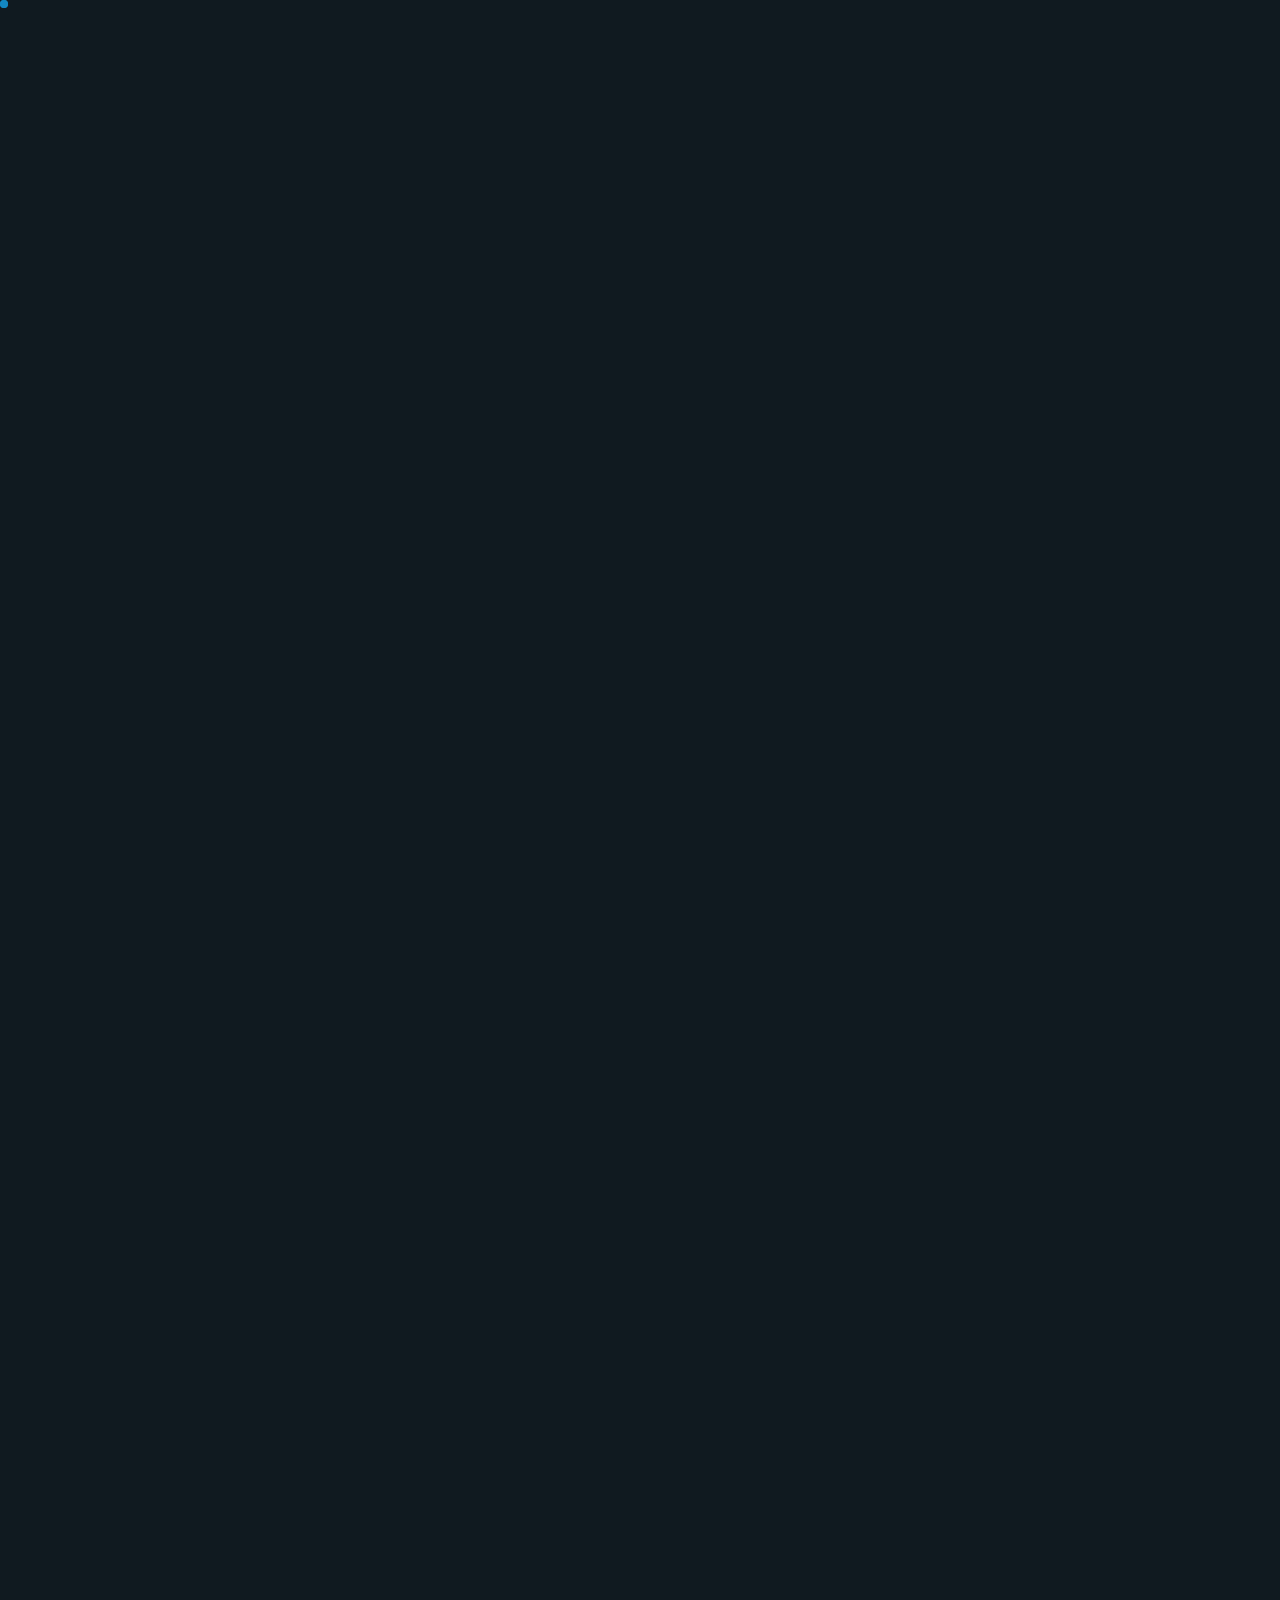
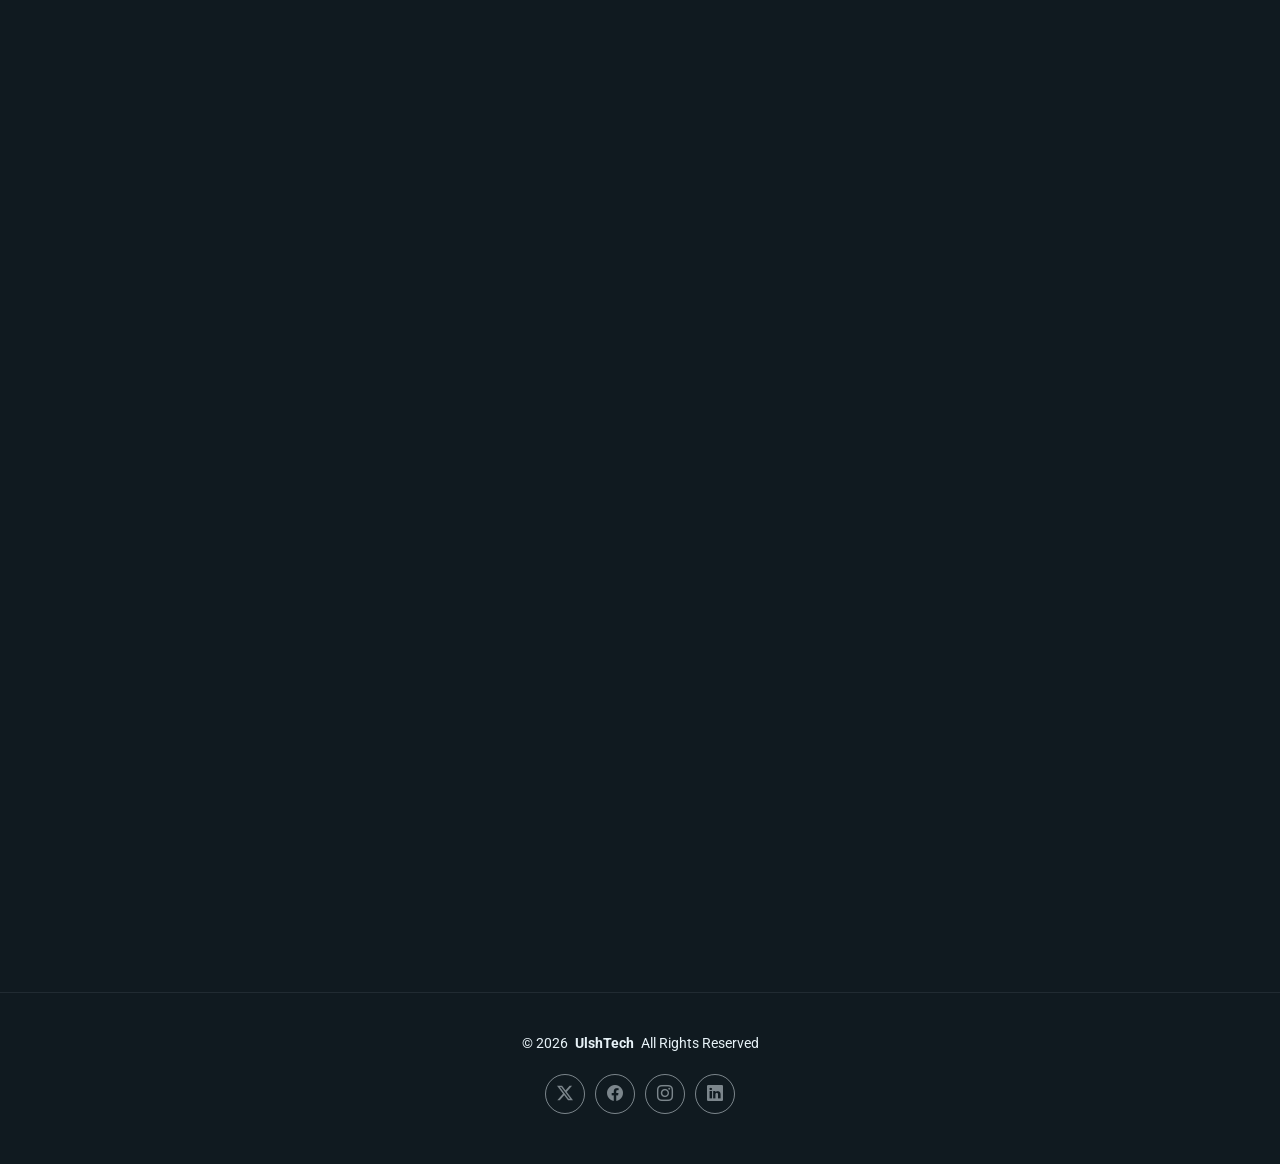
==== about.html @ bb7a041d "Bootstrap site initial commit" ====
<!DOCTYPE html>
<html lang="en">

<head>
  <meta charset="utf-8">
  <meta content="width=device-width, initial-scale=1.0" name="viewport">
  <title>About Page</title>
  <meta name="description" content="Bringing automation to your door steps.">
  <meta name="keywords" content="Technology, Automation, Tech, Electrical, Electronics, Engineering, Portfolio">

  <!-- Favicons -->
  <link href="assets/img/uuu_2-rem1.png" rel="icon">
  <link href="assets/img/uuu_2-rem1.png" rel="uuu_2-rem1">

  <!-- Fonts -->
  <link href="https://fonts.googleapis.com" rel="preconnect">
  <link href="https://fonts.gstatic.com" rel="preconnect" crossorigin>
  <link href="https://fonts.googleapis.com/css2?family=Roboto:ital,wght@0,100;0,300;0,400;0,500;0,700;0,900;1,100;1,300;1,400;1,500;1,700;1,900&family=Poppins:ital,wght@0,100;0,200;0,300;0,400;0,500;0,600;0,700;0,800;0,900;1,100;1,200;1,300;1,400;1,500;1,600;1,700;1,800;1,900&family=Raleway:ital,wght@0,100;0,200;0,300;0,400;0,500;0,600;0,700;0,800;0,900;1,100;1,200;1,300;1,400;1,500;1,600;1,700;1,800;1,900&display=swap" rel="stylesheet">

  <!-- Vendor CSS Files -->
  <link href="assets/vendor/bootstrap/css/bootstrap.min.css" rel="stylesheet">
  <link href="assets/vendor/bootstrap-icons/bootstrap-icons.css" rel="stylesheet">
  <link href="assets/vendor/aos/aos.css" rel="stylesheet">
  <link href="assets/vendor/swiper/swiper-bundle.min.css" rel="stylesheet">
  <link href="assets/vendor/glightbox/css/glightbox.min.css" rel="stylesheet">

  <!-- Main CSS File -->
  <link href="assets/css/main.css" rel="stylesheet">
</head>

<body class="about-page">

  <header id="header" class="header d-flex align-items-center light-background sticky-top">
    <div class="container position-relative d-flex align-items-center justify-content-between">

       <a href="index.html" class="logo d-flex align-items-center me-auto me-xl-0">
      <img src="assets/" alt="">
      <h1 class="sitename">UlshTech</h1>
    </a> 

      <nav id="navmenu" class="navmenu">
        <ul>
          <li><a href="index.html">Home</a></li>
          <li><a href="about.html" class="active">About</a></li>
          <li><a href="resume.html">Resume</a></li>
          <li><a href="services.html">Services</a></li>
          <li><a href="portfolio.html">Portfolio</a></li>
          <li><a href="contact.html">Contact</a></li>
        </ul>
        <i class="mobile-nav-toggle d-xl-none bi bi-list"></i>
      </nav>

      <div class="header-social-links">
        <a href="https://x.com/martinushahemba" class="twitter"><i class="bi bi-twitter-x"></i></a>
        <a href="https://web.facebook.com/?_rdc=1&_rdr#" class="facebook"><i class="bi bi-facebook"></i></a>
        <a href="https://www.instagram.com/martinushahemba/" class="instagram"><i class="bi bi-instagram"></i></a>
        <a href="#" class="linkedin"><i class="bi bi-linkedin"></i></a>
      </div>

    </div>
  </header>

  <main class="main">

    <!-- About Section -->
    <section id="about" class="about section">

      <!-- Section Title -->
      <div class="container section-title" data-aos="fade-up">
        <h2>About</h2>
        <p> <b>Me</b></p>
      </div><!-- End Section Title -->

      <div class="container" data-aos="fade-up" data-aos-delay="100">

        <!-- Intro + Photo -->
        <div class="row align-items-center justify-content-between gy-5 mb-5">
          <div class="col-lg-7" data-aos="fade-right" data-aos-delay="150">
            <div class="intro-content">
              <span class="eyebrow">Hello there</span>
              <h2 class="headline">Hi, I'm Martin Igbangohol, a calm-minded developer passionate about building smart digital and electronic solutions.</h2>
              <p class="lead">
                I enjoy creating meaningful technology that blends electronics, IoT systems, automation, and modern web development. My goal is to design systems that are not only functional but also simple, reliable, and useful in everyday life.
              </p>
              <p>
              I am a motivated and curious Electrical and Electronics Engineering graduate with a growing interest in software development. I enjoy solving technical problems and learning how both hardware and software work together to create smart, useful systems. I'm currently expanding my skills in programming and web development so I can combine my engineering background with technology to build real solutions that improve everyday life.
              </p>

              <div class="cta-group">
                <a href="portfolio" class="btn-ghost">
                  View My Work <i class="bi bi-arrow-up-right"></i>
                </a>
                <!--<a href="#" class="link-underline">
                  Download Resume <i class="bi bi-download"></i>
                </a>-->
              </div>
            </div>
          </div>

          <div class="col-lg-5" data-aos="zoom-in" data-aos-delay="250">
            <figure class="profile-figure text-center text-lg-end">
              <img src="assets/img/profile/myuser.1edit.png" alt="Portrait of Martin Igbangohol" class="img-fluid profile-photo">
            </figure>
          </div>
        </div>
        <!-- End Intro + Photo -->

        <!-- Skills Grid -->
        <div class="mb-5">
          <div class="row g-4">
            <div class="col-6 col-md-4 col-lg-3" data-aos="fade-up" data-aos-delay="180">
              <div class="skill-item">
                <i class="bi bi-code-slash"></i>
                <h3>Web Development</h3>
                <p>Building responsive websites and web applications.</p>
              </div>
            </div>
            <div class="col-6 col-md-4 col-lg-3" data-aos="fade-up" data-aos-delay="240">
              <div class="skill-item">
                <i class="bi bi-layout-text-window"></i>
                <h3>Technical writing.</h3>
                <p>Creating clear technical documentation and guides for technology products.</p>
              </div>
            </div>
            <div class="col-6 col-md-4 col-lg-3" data-aos="fade-up" data-aos-delay="300">
             <div class="skill-item">
                <i class="bi bi-palette2"></i>
                <h3>Electronics.</h3>
                <p>Designing and building embedded electronic systems.</p>
              </div>
            </div>

            <div class="col-6 col-md-4 col-lg-3" data-aos="fade-up" data-aos-delay="300">
             <div class="skill-item">
                <i class="bi bi-palette"></i>
                <h3>Repairs.</h3>
                <p>Troubleshooting and repairing electronic devices.</p>
              </div>
            </div>
          </div>
        </div>
        <!-- End Skills Grid ---- bi bi-layout-text-window     bi bi-phone -->

        <!-- Journey Timeline -->
        <div class="mb-5">
          <div class="row g-4">
            <div class="col-md-6 col-lg-3" data-aos="fade-up" data-aos-delay="120">
              <article class="timeline-item">
                <span class="dot"></span>
                <time>2018 - 2020</time>
                <h4>Electronics Design and Repairs</h4>
                <p>Oga Sunday Electronics, Adikpo.</p>
              </article>
            </div>
            <div class="col-md-6 col-lg-3" data-aos="fade-up" data-aos-delay="180">
              <article class="timeline-item">
                <span class="dot"></span>
                <time>2021 - 2022</time>
                <h4>Electrical and Electronics Engineering</h4>
                <p>Fidei Polytechnic, Gboko, Benue State.</p>
              </article>
            </div>
            <div class="col-md-6 col-lg-3" data-aos="fade-up" data-aos-delay="240">
              <article class="timeline-item">
                <span class="dot"></span>
                <time>2023 - 2024</time>
                <h4>Electronics and Telecommunication Engineering</h4>
                <p>Fidei Polytechnic, Gboko, Benue State.</p>
              </article>
            </div>
            <div class="col-md-6 col-lg-3" data-aos="fade-up" data-aos-delay="300">
              <article class="timeline-item">
                <span class="dot"></span>
                <time>2025 - Current</time>
                <h4>Coding and Freelancing</h4>
                <p>VS45 Tech, Gboko, Benue State.</p>
              </article>
            </div>
          </div>
        </div>
        <!-- End Journey Timeline -->

        <!-- Quote -->
        <blockquote class="personal-quote text-center mb-5" data-aos="fade-down" data-aos-delay="200">
          <p>"Building clean and meaningful technology through thoughtful code, smart electronics, and connected systems"</p>
        </blockquote>
        <!-- End Quote -->

        <!-- Fun Facts -->
       <!----<div class="row g-3 justify-content-center">
          <div class="col-6 col-md-3 col-lg-2" data-aos="zoom-in" data-aos-delay="120">
            <div class="fact-pill">
              <i class="bi bi-magic"></i>
              <span>Minimalism</span>
            </div>
          </div>
          <div class="col-6 col-md-3 col-lg-2" data-aos="zoom-in" data-aos-delay="160">
            <div class="fact-pill">
              <i class="bi bi-headphones"></i>
              <span>Lo-fi Beats</span>
            </div>
          </div>
          <div class="col-6 col-md-3 col-lg-2" data-aos="zoom-in" data-aos-delay="200">
            <div class="fact-pill">
              <i class="bi bi-geo-alt"></i>
              <span>City Walks</span>
            </div>
          </div>
          <div class="col-6 col-md-3 col-lg-2" data-aos="zoom-in" data-aos-delay="240">
            <div class="fact-pill">
              <i class="bi bi-brush"></i>
              <span>Sketching</span>
            </div>
          </div>
        </div>=--->
        <!-- End Fun Facts -->

      </div>

    </section><!-- /About Section -->

    <!-- Skills Section -->
    <section id="skills" class="skills section">

      <!-- Section Title -->
      <div class="container section-title" data-aos="fade-up">
        <h2>Skills</h2>
        <p>Below are some of the skills I work with:</p>
      </div><!-- End Section Title -->

      <div class="container" data-aos="fade-up" data-aos-delay="100">

        <div class="row g-4 skills-animation">
          <div class="col-md-6 col-lg-3" data-aos="fade-up" data-aos-delay="200">
            <div class="skill-box">
              <h3>Web Development</h3>
              <p>Building functional web applications and systems.</p>
              <span class="text-end d-block">90%</span>
              <div class="progress">
                <div class="progress-bar" role="progressbar" aria-valuenow="95" aria-valuemin="0" aria-valuemax="100"></div>
              </div>
            </div>
          </div>

          <div class="col-md-6 col-lg-3" data-aos="fade-up" data-aos-delay="200">
            <div class="skill-box">
              <h3>IoT Systems Development</h3>
              <p>Building connected systems using sensors, microcontrollers, and web platforms.</p>
              <span class="text-end d-block">90%</span>
              <div class="progress">
                <div class="progress-bar" role="progressbar" aria-valuenow="95" aria-valuemin="0" aria-valuemax="100"></div>
              </div>
            </div>
          </div>

          <div class="col-md-6 col-lg-3" data-aos="fade-up" data-aos-delay="400">
            <div class="skill-box">
              <h3>Technical Writing</h3>
              <p>Creating clear technical documentation for technology products.</p>
              <span class="text-end d-block">90%</span>
              <div class="progress">
                <div class="progress-bar" role="progressbar" aria-valuenow="55" aria-valuemin="0" aria-valuemax="100">
                </div>
              </div>
            </div>
          </div>

           <div class="col-md-6 col-lg-3" data-aos="fade-up" data-aos-delay="400">
            <div class="skill-box">
              <h3>Electronics</h3>
              <p>Designing and developing embedded systems.</p>
              <span class="text-end d-block">90%</span>
              <div class="progress">
                <div class="progress-bar" role="progressbar" aria-valuenow="55" aria-valuemin="0" aria-valuemax="100">
                </div>
              </div>
            </div>
          </div>

           <div class="col-md-6 col-lg-3" data-aos="fade-up" data-aos-delay="400">
            <div class="skill-box">
              <h3>Repairs</h3>
              <p>Troubleshooting and repairing electronic devices.</p>
              <span class="text-end d-block">90%</span>
              <div class="progress">
                <div class="progress-bar" role="progressbar" aria-valuenow="55" aria-valuemin="0" aria-valuemax="100">
                </div>
              </div>
            </div>
          </div>

        </div>

      </div>

    </section><!-- /Skills Section -->

    <!-- Stats Section -->
     <!---
     <section id="stats" class="stats section dark-background">

      <div class="container" data-aos="fade-up" data-aos-delay="100">

        <div class="row align-items-center">
          <div class="col-lg-4" data-aos="fade-up" data-aos-delay="200">
            <div class="avatars d-flex align-items-center">
              <img src="assets/img/person/person-m-2.webp" alt="Avatar 1" class="rounded-circle" loading="lazy">
              <img src="assets/img/person/person-m-3.webp" alt="Avatar 2" class="rounded-circle" loading="lazy">
              <img src="assets/img/person/person-f-5.webp" alt="Avatar 3" class="rounded-circle" loading="lazy">
              <img src="assets/img/person/person-m-5.webp" alt="Avatar 4" class="rounded-circle" loading="lazy">
            </div>
          </div>

          <div class="col-lg-8">
            <div class="row counters">
              <div class="col-md-4" data-aos="fade-up" data-aos-delay="300">
                <h2><span data-purecounter-start="0" data-purecounter-end="185" data-purecounter-duration="1" class="purecounter"></span>+</h2>
                <p>Nemo enim ipsam</p>
              </div>

              <div class="col-md-4" data-aos="fade-up" data-aos-delay="400">
                <h2><span data-purecounter-start="0" data-purecounter-end="32" data-purecounter-duration="1" class="purecounter"></span>K</h2>
                <p>Voluptatem sequi</p>
              </div>

              <div class="col-md-4" data-aos="fade-up" data-aos-delay="500">
                <h2><span data-purecounter-start="0" data-purecounter-end="128" data-purecounter-duration="1" class="purecounter"></span>+</h2>
                <p>Dolor sit consectetur</p>
              </div>
            </div>
          </div>
        </div>
      </div>

    </section>
     --->
    <!-- /Stats Section -->

    <!-- Testimonials Section -->
    <section id="testimonials" class="testimonials section">

      <!-- Section Title -->
      <!--===<div class="container section-title" data-aos="fade-up">
        <h2>Testimonials</h2>
        <p>Necessitatibus eius consequatur ex aliquid fuga eum quidem sint consectetur velit</p>
      </div>===!-- End Section Title -->

      <!---===
      <div class="container" data-aos="fade-up" data-aos-delay="100">

        <div class="swiper init-swiper">
          <script type="application/json" class="swiper-config">
            {
              "loop": true,
              "speed": 600,
              "autoplay": {
                "delay": 5000
              },
              "slidesPerView": "auto",
              "pagination": {
                "el": ".swiper-pagination",
                "type": "bullets",
                "clickable": true
              }
            }
          </script>
          <div class="swiper-wrapper">

            <div class="swiper-slide">
              <div class="testimonial-item">
                <div class="row gy-4 justify-content-center">
                  <div class="col-lg-6">
                    <div class="testimonial-content">
                      <p>
                        <i class="bi bi-quote quote-icon-left"></i>
                        <span>Proin iaculis purus consequat sem cure digni ssim donec porttitora entum suscipit rhoncus. Accusantium quam, ultricies eget id, aliquam eget nibh et. Maecen aliquam, risus at semper.</span>
                        <i class="bi bi-quote quote-icon-right"></i>
                      </p>
                      <h3>Saul Goodman</h3>
                      <h4>Ceo &amp; Founder</h4>
                      <div class="stars">
                        <i class="bi bi-star-fill"></i><i class="bi bi-star-fill"></i><i class="bi bi-star-fill"></i><i class="bi bi-star-fill"></i><i class="bi bi-star-fill"></i>
                      </div>
                    </div>
                  </div>
                  <div class="col-lg-2 text-center">
                    <img src="assets/img/person/person-m-9.webp" class="img-fluid testimonial-img" alt="">
                  </div>
                </div>
              </div>
            </div> ===!-- End testimonial item -->
            <!---======
            <div class="swiper-slide">
              <div class="testimonial-item">
                <div class="row gy-4 justify-content-center">
                  <div class="col-lg-6">
                    <div class="testimonial-content">
                      <p>
                        <i class="bi bi-quote quote-icon-left"></i>
                        <span>Export tempor illum tamen malis malis eram quae irure esse labore quem cillum quid cillum eram malis quorum velit fore eram velit sunt aliqua noster fugiat irure amet legam anim culpa.</span>
                        <i class="bi bi-quote quote-icon-right"></i>
                      </p>
                      <h3>Sara Wilsson</h3>
                      <h4>Designer</h4>
                      <div class="stars">
                        <i class="bi bi-star-fill"></i><i class="bi bi-star-fill"></i><i class="bi bi-star-fill"></i><i class="bi bi-star-fill"></i><i class="bi bi-star-fill"></i>
                      </div>
                    </div>
                  </div>
                  <div class="col-lg-2 text-center">
                    <img src="assets/img/person/person-f-5.webp" class="img-fluid testimonial-img" alt="">
                  </div>
                </div>
              </div>
            </div>====!-- End testimonial item -->
            <!---===
            <div class="swiper-slide">
              <div class="testimonial-item">
                <div class="row gy-4 justify-content-center">
                  <div class="col-lg-6">
                    <div class="testimonial-content">
                      <p>
                        <i class="bi bi-quote quote-icon-left"></i>
                        <span>Enim nisi quem export duis labore cillum quae magna enim sint quorum nulla quem veniam duis minim tempor labore quem eram duis noster aute amet eram fore quis sint minim.</span>
                        <i class="bi bi-quote quote-icon-right"></i>
                      </p>
                      <h3>Jena Karlis</h3>
                      <h4>Store Owner</h4>
                      <div class="stars">
                        <i class="bi bi-star-fill"></i><i class="bi bi-star-fill"></i><i class="bi bi-star-fill"></i><i class="bi bi-star-fill"></i><i class="bi bi-star-fill"></i>
                      </div>
                    </div>
                  </div>
                  <div class="col-lg-2 text-center">
                    <img src="assets/img/person/person-f-12.webp" class="img-fluid testimonial-img" alt="">
                  </div>
                </div>
              </div>
            </div>===!-- End testimonial item -->
                <!---===
            <div class="swiper-slide">
              <div class="testimonial-item">
                <div class="row gy-4 justify-content-center">
                  <div class="col-lg-6">
                    <div class="testimonial-content">
                      <p>
                        <i class="bi bi-quote quote-icon-left"></i>
                        <span>Fugiat enim eram quae cillum dolore dolor amet nulla culpa multos export minim fugiat minim velit minim dolor enim duis veniam ipsum anim magna sunt elit fore quem dolore labore illum veniam.</span>
                        <i class="bi bi-quote quote-icon-right"></i>
                      </p>
                      <h3>John Larson</h3>
                      <h4>Entrepreneur</h4>
                      <div class="stars">
                        <i class="bi bi-star-fill"></i><i class="bi bi-star-fill"></i><i class="bi bi-star-fill"></i><i class="bi bi-star-fill"></i><i class="bi bi-star-fill"></i>
                      </div>
                    </div>
                  </div>
                  <div class="col-lg-2 text-center">
                    <img src="assets/img/person/person-m-12.webp" class="img-fluid testimonial-img" alt="">
                  </div>
                </div>
              </div>
            </div>===!-- End testimonial item -->
            <!--====
          </div>
          <div class="swiper-pagination"></div>
        </div>

      </div>

    </section>===!-- /Testimonials Section --> 

  </main>

  <footer id="footer" class="footer">

  <div class="container">
  <div class="copyright text-center">
    <p>
      © <span id="year"></span> <strong class="px-1 sitename">UlshTech</strong> 
      <span>All Rights Reserved<br></span>
    </p>
  </div>
</div>

<script>
  // Get the current year and insert it into the span
  document.getElementById("year").textContent = new Date().getFullYear();
</script>

      <div class="social-links d-flex justify-content-center">
        <a href="https://x.com/martinushahemba"><i class="bi bi-twitter-x"></i></a>
        <a href="https://web.facebook.com/?_rdc=1&_rdr#"><i class="bi bi-facebook"></i></a>
        <a href="https://www.instagram.com/martinushahemba/"><i class="bi bi-instagram"></i></a>
        <a href=""><i class="bi bi-linkedin"></i></a>
      </div>
      <div class="credits">
        <!-- All the links in the footer should remain intact. -->
        <!-- You can delete the links only if you've purchased the pro version. -->
        <!-- Licensing information: https://bootstrapmade.com/license/ -->
        <!-- Purchase the pro version with working PHP/AJAX contact form: [buy-url] -->
       <!---= Designed by <a href="">Ushahemba Martin</a>=--->
      </div>
    </div>

  </footer>

  <!-- Scroll Top -->
  <a href="#" id="scroll-top" class="scroll-top d-flex align-items-center justify-content-center"><i class="bi bi-arrow-up-short"></i></a>

  <!-- Preloader -->
  <div id="preloader"></div>

  <!-- Vendor JS Files -->
  <script src="assets/vendor/bootstrap/js/bootstrap.bundle.min.js"></script>
  <script src="assets/vendor/php-email-form/validate.js"></script>
  <script src="assets/vendor/aos/aos.js"></script>
  <script src="assets/vendor/typed.js/typed.umd.js"></script>
  <script src="assets/vendor/waypoints/noframework.waypoints.js"></script>
  <script src="assets/vendor/purecounter/purecounter_vanilla.js"></script>
  <script src="assets/vendor/swiper/swiper-bundle.min.js"></script>
  <script src="assets/vendor/imagesloaded/imagesloaded.pkgd.min.js"></script>
  <script src="assets/vendor/isotope-layout/isotope.pkgd.min.js"></script>
  <script src="assets/vendor/glightbox/js/glightbox.min.js"></script>

  <!-- Main JS File -->
  <script src="assets/js/main.js"></script>

</body>

</html>
---- assets/css/main.css ----
/**
* Template Name: UmarTech
* Template URL: https://bootstrapmade.com/folioone-bootstrap-portfolio-website-template/
* Updated: Aug 23 2025 with Bootstrap v5.3.7
* Author: BootstrapMade.com
* License: https://bootstrapmade.com/license/
*/

/*--------------------------------------------------------------
# Font & Color Variables
# Help: https://bootstrapmade.com/color-system/
--------------------------------------------------------------*/
/* Fonts */
:root {
  --default-font: "Roboto",  system-ui, -apple-system, "Segoe UI", Roboto, "Helvetica Neue", Arial, "Noto Sans", "Liberation Sans", sans-serif, "Apple Color Emoji", "Segoe UI Emoji", "Segoe UI Symbol", "Noto Color Emoji";
  --heading-font: "Raleway",  sans-serif;
  --nav-font: "Poppins",  sans-serif;
}

/* Global Colors - The following color variables are used throughout the website. Updating them here will change the color scheme of the entire website */
:root { 
  --background-color: #101a20; /* Background color for the entire website, including individual sections */
  --default-color: #e7f2f7; /* Default color used for the majority of the text content across the entire website */
  --heading-color: #ffffff; /* Color for headings, subheadings and title throughout the website */
  --accent-color: #1387c1; /* Accent color that represents your brand on the website. It's used for buttons, links, and other elements that need to stand out */
  --surface-color: #141f26; /* The surface color is used as a background of boxed elements within sections, such as cards, icon boxes, or other elements that require a visual separation from the global background. */
  --contrast-color: #ffffff; /* Contrast color for text, ensuring readability against backgrounds of accent, heading, or default colors. */
}

/* Nav Menu Colors - The following color variables are used specifically for the navigation menu. They are separate from the global colors to allow for more customization options */
:root {
  --nav-color: #ffffff;  /* The default color of the main navmenu links */
  --nav-hover-color: #1387c1; /* Applied to main navmenu links when they are hovered over or active */
  --nav-mobile-background-color: rgba(33, 54, 66, 0.5); /* Used as the background color for mobile navigation menu */
  --nav-dropdown-background-color: #051117; /* Used as the background color for dropdown items that appear when hovering over primary navigation items */
  --nav-dropdown-color: #e7f2f7; /* Used for navigation links of the dropdown items in the navigation menu. */
  --nav-dropdown-hover-color: #1387c1; /* Similar to --nav-hover-color, this color is applied to dropdown navigation links when they are hovered over. */
}

/* Color Presets - These classes override global colors when applied to any section or element, providing reuse of the sam color scheme. */

.light-background {
  --background-color: #142027;
  --surface-color: #325264;
}

.dark-background {
  --background-color: #0b1419;
  --default-color: #ffffff;
  --heading-color: #ffffff;
  --surface-color: #252525;
  --contrast-color: #ffffff;
}

/* Smooth scroll */
:root {
  scroll-behavior: smooth;
}

/*--------------------------------------------------------------
# General Styling & Shared Classes
--------------------------------------------------------------*/
body {
  color: var(--default-color);
  background-color: var(--background-color);
  font-family: var(--default-font);
}

a {
  color: var(--accent-color);
  text-decoration: none;
  transition: 0.3s;
}

a:hover {
  color: color-mix(in srgb, var(--accent-color), transparent 25%);
  text-decoration: none;
}

h1,
h2,
h3,
h4,
h5,
h6 {
  color: var(--heading-color);
  font-family: var(--heading-font);
}

/* PHP Email Form Messages
------------------------------*/
.php-email-form .error-message {
  display: none;
  background: #df1529;
  color: #ffffff;
  text-align: left;
  padding: 15px;
  margin-bottom: 24px;
  font-weight: 600;
}

.php-email-form .sent-message {
  display: none;
  color: #ffffff;
  background: #059652;
  text-align: center;
  padding: 15px;
  margin-bottom: 24px;
  font-weight: 600;
}

.php-email-form .loading {
  display: none;
  background: var(--surface-color);
  text-align: center;
  padding: 15px;
  margin-bottom: 24px;
}

.php-email-form .loading:before {
  content: "";
  display: inline-block;
  border-radius: 50%;
  width: 24px;
  height: 24px;
  margin: 0 10px -6px 0;
  border: 3px solid var(--accent-color);
  border-top-color: var(--surface-color);
  animation: php-email-form-loading 1s linear infinite;
}

@keyframes php-email-form-loading {
  0% {
    transform: rotate(0deg);
  }

  100% {
    transform: rotate(360deg);
  }
}

/*--------------------------------------------------------------
# Global Header
--------------------------------------------------------------*/
.header {
  --background-color: rgba(255, 255, 255, 0);
  color: var(--default-color);
  background-color: var(--background-color);
  padding: 15px 0;
  transition: all 0.5s;
  z-index: 997;
  border-bottom: 1px solid color-mix(in srgb, var(--default-color), transparent 92%);
}

.header .logo {
  line-height: 1;
}

.header .logo img {
  max-height: 80px;
  margin-right: 8px;
}

.header .logo h1 {
  font-size: 32px;
  margin: 0;
  font-weight: 400;
  color: var(--heading-color);
}

.header .header-social-links {
  padding-right: 15px;
}

.header .header-social-links a {
  color: color-mix(in srgb, var(--default-color), transparent 40%);
  padding-left: 6px;
  display: inline-block;
  transition: 0.3s;
  font-size: 16px;
}

.header .header-social-links a:hover {
  color: var(--default-color);
}

.header .header-social-links a i {
  line-height: 0px;
}

@media (max-width: 1200px) {
  .header .logo {
    order: 1;
  }

  .header .header-social-links {
    order: 2;
  }

  .header .navmenu {
    order: 3;
  }
}

/* Global Header on Scroll
------------------------------*/
.scrolled .header {
  --background-color: rgba(16, 26, 32, 0.9);
}

/*--------------------------------------------------------------
# Navigation Menu
--------------------------------------------------------------*/
/* Desktop Navigation */
@media (min-width: 1200px) {
  .navmenu {
    padding: 0;
  }

  .navmenu ul {
    margin: 0;
    padding: 0;
    display: flex;
    list-style: none;
    align-items: center;
  }

  .navmenu li {
    position: relative;
  }

  .navmenu>ul>li {
    white-space: nowrap;
    padding: 15px 28px 15px 0;
  }

  .navmenu>ul>li:last-child {
    padding-right: 0;
  }

  .navmenu a,
  .navmenu a:focus {
    color: var(--nav-color);
    font-size: 15px;
    padding: 0 2px;
    font-family: var(--nav-font);
    font-weight: 400;
    display: flex;
    align-items: center;
    justify-content: space-between;
    white-space: nowrap;
    transition: 0.3s;
    position: relative;
  }

  .navmenu a i,
  .navmenu a:focus i {
    font-size: 12px;
    line-height: 0;
    margin-left: 5px;
    transition: 0.3s;
  }

  .navmenu>ul>li>a:before {
    content: "";
    position: absolute;
    height: 2px;
    bottom: -6px;
    left: 0;
    background-color: var(--nav-hover-color);
    visibility: hidden;
    width: 0px;
    transition: all 0.3s ease-in-out 0s;
  }

  .navmenu a:hover:before,
  .navmenu li:hover>a:before,
  .navmenu .active:before {
    visibility: visible;
    width: 25px;
  }

  .navmenu li:hover>a,
  .navmenu .active,
  .navmenu .active:focus {
    color: var(--nav-hover-color);
  }

  .navmenu .dropdown ul {
    margin: 0;
    padding: 10px 0;
    background: var(--nav-dropdown-background-color);
    display: block;
    position: absolute;
    visibility: hidden;
    left: -5px;
    top: 130%;
    opacity: 0;
    transition: 0.3s;
    border-radius: 4px;
    z-index: 99;
    box-shadow: 0px 0px 30px rgba(0, 0, 0, 0.1);
  }

  .navmenu .dropdown ul li {
    min-width: 200px;
  }

  .navmenu .dropdown ul a {
    padding: 10px 20px;
    font-size: 15px;
    text-transform: none;
    color: var(--nav-dropdown-color);
  }

  .navmenu .dropdown ul a i {
    font-size: 12px;
  }

  .navmenu .dropdown ul a:hover,
  .navmenu .dropdown ul .active:hover,
  .navmenu .dropdown ul li:hover>a {
    color: var(--nav-dropdown-hover-color);
  }

  .navmenu .dropdown:hover>ul {
    opacity: 1;
    top: 100%;
    visibility: visible;
  }

  .navmenu .dropdown .dropdown ul {
    top: 0;
    left: -90%;
    visibility: hidden;
  }

  .navmenu .dropdown .dropdown:hover>ul {
    opacity: 1;
    top: 0;
    left: -100%;
    visibility: visible;
  }
}

/* Mobile Navigation */
@media (max-width: 1199px) {
  .mobile-nav-toggle {
    color: var(--nav-color);
    font-size: 28px;
    line-height: 0;
    margin-right: 10px;
    cursor: pointer;
    transition: color 0.3s;
  }

  .navmenu {
    padding: 0;
    z-index: 9997;
  }

  .navmenu ul {
    display: none;
    list-style: none;
    position: absolute;
    inset: 60px 20px 20px 20px;
    padding: 10px 0;
    margin: 0;
    border-radius: 6px;
    background-color: var(--nav-mobile-background-color);
    border: 1px solid color-mix(in srgb, var(--default-color), transparent 90%);
    box-shadow: none;
    overflow-y: auto;
    transition: 0.3s;
    z-index: 9998;
  }

  .navmenu a,
  .navmenu a:focus {
    color: var(--nav-dropdown-color);
    padding: 10px 20px;
    font-family: var(--nav-font);
    font-size: 17px;
    font-weight: 500;
    display: flex;
    align-items: center;
    justify-content: space-between;
    white-space: nowrap;
    transition: 0.3s;
  }

  .navmenu a i,
  .navmenu a:focus i {
    font-size: 12px;
    line-height: 0;
    margin-left: 5px;
    width: 30px;
    height: 30px;
    display: flex;
    align-items: center;
    justify-content: center;
    border-radius: 50%;
    transition: 0.3s;
    background-color: color-mix(in srgb, var(--accent-color), transparent 90%);
  }

  .navmenu a i:hover,
  .navmenu a:focus i:hover {
    background-color: var(--accent-color);
    color: var(--contrast-color);
  }

  .navmenu a:hover,
  .navmenu .active,
  .navmenu .active:focus {
    color: var(--nav-dropdown-hover-color);
  }

  .navmenu .active i,
  .navmenu .active:focus i {
    background-color: var(--accent-color);
    color: var(--contrast-color);
    transform: rotate(180deg);
  }

  .navmenu .dropdown ul {
    position: static;
    display: none;
    z-index: 99;
    padding: 10px 0;
    margin: 10px 20px;
    background-color: var(--nav-dropdown-background-color);
    transition: all 0.5s ease-in-out;
  }

  .navmenu .dropdown ul ul {
    background-color: rgba(33, 37, 41, 0.1);
  }

  .navmenu .dropdown>.dropdown-active {
    display: block;
    background-color: rgba(33, 37, 41, 0.03);
  }

  .mobile-nav-active {
    overflow: hidden;
  }

  .mobile-nav-active .mobile-nav-toggle {
    color: #fff;
    position: absolute;
    font-size: 32px;
    top: 15px;
    right: 15px;
    margin-right: 0;
    z-index: 9999;
  }

  .mobile-nav-active .navmenu {
    position: fixed;
    overflow: hidden;
    inset: 0;
    background: rgba(33, 37, 41, 0.8);
    transition: 0.3s;
  }

  .mobile-nav-active .navmenu>ul {
    display: block;
  }
}

/*--------------------------------------------------------------
# Global Footer
--------------------------------------------------------------*/
.footer {
  color: var(--default-color);
  background-color: var(--background-color);
  font-size: 14px;
  padding: 40px 0;
  position: relative;
  border-top: 1px solid color-mix(in srgb, var(--default-color), transparent 92%);
}

.footer .copyright p {
  margin-bottom: 0;
}

.footer .social-links {
  margin-top: 20px;
}

.footer .social-links a {
  display: flex;
  align-items: center;
  justify-content: center;
  width: 40px;
  height: 40px;
  border-radius: 50%;
  border: 1px solid color-mix(in srgb, var(--default-color), transparent 50%);
  font-size: 16px;
  color: color-mix(in srgb, var(--default-color), transparent 50%);
  margin: 0 5px;
  transition: 0.3s;
}

.footer .social-links a:hover {
  color: var(--accent-color);
  border-color: var(--accent-color);
}

.footer .credits {
  margin-top: 10px;
  font-size: 13px;
  text-align: center;
}

/*--------------------------------------------------------------
# Preloader
--------------------------------------------------------------*/
#preloader {
  position: fixed;
  inset: 0;
  z-index: 9999;
  overflow: hidden;
  background-color: var(--background-color);
  transition: all 0.6s ease-out;
  width: 100%;
  height: 100vh;
}

#preloader:before,
#preloader:after {
  content: "";
  position: absolute;
  border: 4px solid var(--accent-color);
  border-radius: 50%;
  animation: animate-preloader 2s cubic-bezier(0, 0.2, 0.8, 1) infinite;
}

#preloader:after {
  animation-delay: -0.5s;
}

@keyframes animate-preloader {
  0% {
    width: 10px;
    height: 10px;
    top: calc(50% - 5px);
    left: calc(50% - 5px);
    opacity: 1;
  }

  100% {
    width: 72px;
    height: 72px;
    top: calc(50% - 36px);
    left: calc(50% - 36px);
    opacity: 0;
  }
}

/*--------------------------------------------------------------
# Scroll Top Button
--------------------------------------------------------------*/
.scroll-top {
  position: fixed;
  visibility: hidden;
  opacity: 0;
  right: 15px;
  bottom: -15px;
  z-index: 99999;
  background-color: var(--accent-color);
  width: 44px;
  height: 44px;
  border-radius: 50px;
  transition: all 0.4s;
}

.scroll-top i {
  font-size: 24px;
  color: var(--contrast-color);
  line-height: 0;
}

.scroll-top:hover {
  background-color: color-mix(in srgb, var(--accent-color), transparent 20%);
  color: var(--contrast-color);
}

.scroll-top.active {
  visibility: visible;
  opacity: 1;
  bottom: 15px;
}

/*--------------------------------------------------------------
# Disable aos animation delay on mobile devices
--------------------------------------------------------------*/
@media screen and (max-width: 768px) {
  [data-aos-delay] {
    transition-delay: 0 !important;
  }
}

/*--------------------------------------------------------------
# Global Page Titles & Breadcrumbs
--------------------------------------------------------------*/
.page-title {
  color: var(--default-color);
  background-color: var(--background-color);
  position: relative;
}

.page-title .heading {
  padding: 80px 0;
  border-top: 1px solid color-mix(in srgb, var(--default-color), transparent 90%);
}

.page-title .heading h1 {
  font-size: 38px;
  font-weight: 700;
}

.page-title nav {
  background-color: color-mix(in srgb, var(--default-color), transparent 96%);
  padding: 20px 0;
}

.page-title nav ol {
  display: flex;
  flex-wrap: wrap;
  list-style: none;
  padding: 0;
  margin: 0;
  font-size: 16px;
  font-weight: 400;
}

.page-title nav ol li+li {
  padding-left: 10px;
}

.page-title nav ol li+li::before {
  content: "/";
  display: inline-block;
  padding-right: 10px;
  color: color-mix(in srgb, var(--default-color), transparent 70%);
}

/*--------------------------------------------------------------
# Global Sections
--------------------------------------------------------------*/
section,
.section {
  color: var(--default-color);
  background-color: var(--background-color);
  padding: 60px 0;
  scroll-margin-top: 100px;
  overflow: clip;
}

@media (max-width: 1199px) {

  section,
  .section {
    scroll-margin-top: 66px;
  }
}

/*--------------------------------------------------------------
# Global Section Titles
--------------------------------------------------------------*/
.section-title {
  text-align: center;
  padding-bottom: 60px;
  position: relative;
}

.section-title h2 {
  font-size: 3.5rem;
  font-weight: 400;
  line-height: 1.2;
  color: var(--heading-color);
  margin-bottom: 1.5rem;
  letter-spacing: -1px;
}

@media (max-width: 768px) {
  .section-title h2 {
    font-size: 2.5rem;
  }
}

.section-title p {
  font-size: 1.125rem;
  line-height: 1.8;
  color: color-mix(in srgb, var(--default-color), transparent 25%);
  max-width: 900px;
  margin: 0 auto;
  text-wrap: balance;
}

/*--------------------------------------------------------------
# Hero Section
--------------------------------------------------------------*/
.hero {
  padding: 80px 0;
  min-height: 100vh;
  display: flex;
  align-items: center;
}

.hero .hero-content h1 {
  font-size: 3.5rem;
  font-weight: 700;
  margin-bottom: 1rem;
  line-height: 1.2;
}

.hero .hero-content h1 .highlight {
  color: var(--accent-color);
  position: relative;
}

.hero .hero-content h1 .highlight::after {
  content: "";
  position: absolute;
  bottom: 0;
  left: 0;
  width: 100%;
  height: 3px;
  background: linear-gradient(90deg, var(#00BFFF), color-mix(in srgb, var(#00BFFF), transparent 50%));
  border-radius: 2px;
}

@media (max-width: 768px) {
  .hero .hero-content h1 {
    font-size: 2.5rem;
  }
}

.hero .hero-content h2 {
  font-size: 1.5rem;
  font-weight: 400;
  margin-bottom: 2rem;
  color: color-mix(in srgb, var(--default-color), transparent 20%);
}

.hero .hero-content h2 .typed {
  color: var(--accent-color);
  font-weight: 600;
}

@media (max-width: 768px) {
  .hero .hero-content h2 {
    font-size: 1.25rem;
  }
}

.hero .hero-content p {
  font-size: 1.1rem;
  line-height: 1.6;
  margin-bottom: 2.5rem;
  color: color-mix(in srgb, var(--default-color), transparent 30%);
}

.hero .hero-actions {
  display: flex;
  gap: 1rem;
  margin-bottom: 3rem;
}

.hero .hero-actions .btn {
  padding: 12px 30px;
  border-radius: 50px;
  font-weight: 600;
  text-decoration: none;
  transition: all 0.3s ease;
  border: 2px solid;
}

.hero .hero-actions .btn.btn-primary {
  background: var(--accent-color);
  color: var(--contrast-color);
  border-color: var(--accent-color);
}

.hero .hero-actions .btn.btn-primary:hover {
  background: color-mix(in srgb, var(--accent-color), black 15%);
  border-color: color-mix(in srgb, var(--accent-color), black 15%);
  transform: translateY(-2px);
}

.hero .hero-actions .btn.btn-outline {
  background: transparent;
  color: var(--accent-color);
  border-color: var(--accent-color);
}

.hero .hero-actions .btn.btn-outline:hover {
  transform: translateY(-2px);
}

@media (max-width: 576px) {
  .hero .hero-actions {
    flex-direction: column;
  }

  .hero .hero-actions .btn {
    text-align: center;
  }
}

.hero .social-links {
  display: flex;
  gap: 1rem;
}

.hero .social-links a {
  width: 45px;
  height: 45px;
  background: var(--surface-color);
  border-radius: 50%;
  display: flex;
  align-items: center;
  justify-content: center;
  color: var(--default-color);
  font-size: 1.2rem;
  transition: all 0.3s ease;
}

.hero .social-links a:hover {
  background: var(--accent-color);
  color: var(--contrast-color);
  transform: translateY(-3px);
  box-shadow: 0 8px 25px color-mix(in srgb, var(--accent-color), transparent 70%);
}

.hero .hero-image {
  position: relative;
}

.hero .hero-image .image-wrapper {
  position: relative;
  max-width: 450px;
  margin: 0 auto;
}

.hero .hero-image .image-wrapper img {
  border-radius: 20px;
  box-shadow: 0 5px 15px color-mix(in srgb, var(--default-color), transparent 95%);
  transition: transform 0.3s ease;
}

.hero .hero-image .image-wrapper img:hover {
  transform: scale(1.02);
}

.hero .hero-image .floating-elements {
  position: absolute;
  top: 0;
  left: 0;
  right: 0;
  bottom: 0;
  pointer-events: none;
}

.hero .hero-image .floating-elements .floating-card {
  position: absolute;
  background: var(--surface-color);
  padding: 15px 20px;
  border-radius: 15px;
  box-shadow: 0 10px 30px color-mix(in srgb, var(--default-color), transparent 90%);
  display: flex;
  align-items: center;
  gap: 10px;
  font-weight: 600;
  animation: float 3s ease-in-out infinite;
}

.hero .hero-image .floating-elements .floating-card i {
  font-size: 1.5rem;
  color: var(--accent-color);
}

.hero .hero-image .floating-elements .floating-card.design {
  top: 10%;
  right: -10%;
  animation-delay: 0s;
}

.hero .hero-image .floating-elements .floating-card.code {
  bottom: 30%;
  left: -15%;
  animation-delay: 1s;
}

.hero .hero-image .floating-elements .floating-card.creativity {
  top: 60%;
  right: -5%;
  animation-delay: 2s;
}

@media (max-width: 992px) {
  .hero .hero-image .floating-elements .floating-card {
    display: none;
  }
}

@keyframes float {

  0%,
  100% {
    transform: translateY(0px);
  }

  50% {
    transform: translateY(-10px);
  }
}

@media (max-width: 992px) {
  .hero .hero-content {
    text-align: center;
    margin-bottom: 3rem;
  }
}

/*--------------------------------------------------------------
# About Section
--------------------------------------------------------------*/
.about .intro-content .eyebrow {
  display: inline-block;
  letter-spacing: 0.12em;
  text-transform: uppercase;
  font-size: 12px;
  color: color-mix(in srgb, var(--default-color), transparent 40%);
  margin-bottom: 16px;
}

.about .intro-content .headline {
  font-family: var(--heading-font);
  font-weight: 300;
  line-height: 1.2;
  font-size: clamp(28px, 4vw, 44px);
  margin: 0 0 24px 0;
}

.about .intro-content .lead {
  font-size: 18px;
  line-height: 1.8;
  color: color-mix(in srgb, var(--default-color), transparent 10%);
  margin-bottom: 24px;
}

.about .intro-content p {
  line-height: 1.8;
  margin-bottom: 24px;
  color: color-mix(in srgb, var(--default-color), transparent 5%);
}

.about .intro-content .cta-group {
  display: flex;
  gap: 24px;
  align-items: center;
  margin-top: 24px;
}

.about .intro-content .cta-group .btn-ghost {
  display: inline-flex;
  align-items: center;
  gap: 8px;
  padding: 12px 18px;
  border-radius: 6px;
  color: var(--accent-color);
  background: color-mix(in srgb, var(--accent-color), transparent 92%);
  border: 1px solid color-mix(in srgb, var(--accent-color), transparent 70%);
  transition: 0.3s ease-in-out;
}

.about .intro-content .cta-group .btn-ghost:hover,
.about .intro-content .cta-group .btn-ghost:focus {
  color: var(--contrast-color);
  background: var(--accent-color);
  border-color: var(--accent-color);
  outline: none;
  box-shadow: 0 0 0 3px color-mix(in srgb, var(--accent-color), transparent 70%);
}

.about .intro-content .cta-group .link-underline {
  display: inline-flex;
  align-items: center;
  gap: 8px;
  position: relative;
  color: var(--accent-color);
  padding-bottom: 4px;
  transition: 0.3s ease-in-out;
}

.about .intro-content .cta-group .link-underline::after {
  content: "";
  position: absolute;
  left: 0;
  right: 0;
  bottom: 0;
  height: 1px;
  background: color-mix(in srgb, var(--accent-color), transparent 40%);
  transform: scaleX(0.4);
  transform-origin: left;
  transition: 0.3s ease-in-out;
}

.about .intro-content .cta-group .link-underline:hover,
.about .intro-content .cta-group .link-underline:focus {
  color: color-mix(in srgb, var(--accent-color), transparent 10%);
  outline: none;
}

.about .intro-content .cta-group .link-underline:hover::after,
.about .intro-content .cta-group .link-underline:focus::after {
  transform: scaleX(1);
}

.about .profile-figure {
  margin: 0;
}

.about .profile-figure .profile-photo {
  width: 88%;
  max-width: 440px;
  border-radius: 18px;
  box-shadow: 0 10px 30px color-mix(in srgb, var(--default-color), transparent 92%);
  transform: translateY(0);
  transition: transform 0.3s ease-in-out;
}

.about .profile-figure .profile-caption {
  margin-top: 24px;
  display: flex;
  align-items: center;
  justify-content: center;
}

.about .profile-figure .profile-caption .meta {
  font-size: 14px;
  color: color-mix(in srgb, var(--default-color), transparent 20%);
}

.about .profile-figure .profile-caption .meta .funfact {
  font-size: 13px;
  margin-top: 4px;
  color: color-mix(in srgb, var(--default-color), transparent 35%);
}

.about .profile-figure:hover .profile-photo {
  transform: translateY(-4px);
}

.about .skill-item {
  padding: 24px;
  border-radius: 6px;
  transition: 0.3s ease-in-out;
  background: color-mix(in srgb, var(--surface-color), var(--accent-color) 2%);
  border: 1px solid color-mix(in srgb, var(--default-color), transparent 88%);
  height: 100%;
}

.about .skill-item i {
  font-size: 24px;
  color: var(--accent-color);
  margin-bottom: 16px;
  display: inline-block;
}

.about .skill-item h3 {
  font-size: 16px;
  margin-bottom: 6px;
  font-weight: 500;
}

.about .skill-item p {
  margin: 0;
  font-size: 14px;
  color: color-mix(in srgb, var(--default-color), transparent 25%);
}

.about .skill-item:hover {
  transform: translateY(-3px);
  border-color: color-mix(in srgb, var(--accent-color), transparent 60%);
  box-shadow: 0 10px 30px color-mix(in srgb, var(--default-color), transparent 92%);
}

.about .timeline-item {
  position: relative;
  padding-left: 26px;
}

.about .timeline-item time {
  display: inline-block;
  font-size: 12px;
  letter-spacing: 0.08em;
  text-transform: uppercase;
  color: color-mix(in srgb, var(--default-color), transparent 45%);
  margin-bottom: 6px;
}

.about .timeline-item h4 {
  font-size: 18px;
  font-weight: 400;
  margin: 0 0 6px;
}

.about .timeline-item p {
  font-size: 14px;
  color: color-mix(in srgb, var(--default-color), transparent 25%);
  margin: 0;
}

.about .timeline-item .dot {
  position: absolute;
  left: 0;
  top: 4px;
  width: 10px;
  height: 10px;
  border-radius: 50%;
  background: var(--accent-color);
  box-shadow: 0 0 0 6px color-mix(in srgb, var(--accent-color), transparent 80%);
}

.about .personal-quote {
  padding: 24px 0;
}

.about .personal-quote p {
  font-family: var(--heading-font);
  font-weight: 300;
  font-size: clamp(20px, 3vw, 28px);
  line-height: 1.5;
  color: color-mix(in srgb, var(--default-color), transparent 5%);
  margin: 0 auto;
  max-width: 800px;
}

.about .fact-pill {
  display: flex;
  align-items: center;
  justify-content: center;
  gap: 10px;
  padding: 10px 14px;
  border-radius: 999px;
  border: 1px solid color-mix(in srgb, var(--default-color), transparent 85%);
  background: var(--surface-color);
  color: color-mix(in srgb, var(--default-color), transparent 10%);
  transition: 0.3s ease-in-out;
}

.about .fact-pill i {
  color: var(--accent-color);
}

.about .fact-pill span {
  font-size: 14px;
}

.about .fact-pill:hover {
  transform: translateY(-2px);
  border-color: color-mix(in srgb, var(--accent-color), transparent 60%);
  box-shadow: 0 10px 30px color-mix(in srgb, var(--default-color), transparent 92%);
}

.about .fact-pill:focus-within {
  box-shadow: 0 0 0 3px color-mix(in srgb, var(--accent-color), transparent 70%);
}

@media (max-width: 992px) {
  .about .profile-figure {
    text-align: center !important;
  }

  .about .profile-figure .profile-photo {
    width: 72%;
  }

  .about .intro-content .cta-group {
    flex-wrap: wrap;
  }
}

@media (max-width: 576px) {
  .about .profile-figure .profile-photo {
    width: 100%;
  }
}

/*--------------------------------------------------------------
# Skills Section
--------------------------------------------------------------*/
.skills .skill-box {
  background-color: var(--surface-color);
  padding: 2rem;
  border-radius: 8px;
  box-shadow: 0 0 20px rgba(0, 0, 0, 0.05);
}

.skills .skill-box h3 {
  font-size: 1.2rem;
  margin-bottom: 1rem;
  font-weight: 600;
}

.skills .skill-box p {
  font-size: 0.9rem;
  margin-bottom: 0.8rem;
  opacity: 0.6;
}

.skills .skill-box .progress {
  background-color: color-mix(in srgb, var(--accent-color), transparent 85%);
  border-radius: 50px;
  height: 8px;
  margin-top: 5px;
  overflow: hidden;
}

.skills .skill-box .progress .progress-bar {
  background-color: var(--accent-color);
  height: 100%;
  position: relative;
  border-radius: 50px;
  transition: 0.9s;
  width: 1px;
}

/*--------------------------------------------------------------
# Stats Section
--------------------------------------------------------------*/
.stats .avatars {
  position: relative;
}

.stats .avatars img {
  width: 60px;
  height: 60px;
  border: 3px solid var(--accent-color);
  margin-right: -15px;
  transition: transform 0.3s ease;
}

.stats .avatars img:hover {
  transform: translateY(-5px);
  z-index: 2;
}

.stats .counters h2 {
  color: var(--heading-color);
  font-size: 48px;
  font-weight: 700;
  margin-bottom: 10px;
}

.stats .counters h2 span {
  display: inline-block;
}

.stats .counters p {
  color: var(--default-color);
  font-size: 18px;
  margin: 0;
  opacity: 0.9;
}

@media (max-width: 991px) {
  .stats .row {
    text-align: center;
  }

  .stats .avatars {
    justify-content: center;
    margin-bottom: 40px;
  }

  .stats .counters h2 {
    font-size: 36px;
  }

  .stats .counters p {
    font-size: 16px;
  }

  .stats .counters .col-md-4 {
    margin-bottom: 30px;
  }

  .stats .counters .col-md-4:last-child {
    margin-bottom: 0;
  }
}

@media (max-width: 576px) {
  .stats {
    padding: 60px 0;
  }

  .stats .avatars {
    flex-wrap: wrap;
    justify-content: center;
  }

  .stats .avatars img {
    margin: 0 -8px;
  }
}

/*--------------------------------------------------------------
# Testimonials Section
--------------------------------------------------------------*/
.testimonials .testimonials-carousel,
.testimonials .testimonials-slider {
  overflow: hidden;
}

.testimonials .testimonial-item .testimonial-content {
  border-left: 3px solid var(--accent-color);
  padding-left: 30px;
}

.testimonials .testimonial-item .testimonial-img {
  border-radius: 50%;
  border: 4px solid var(--background-color);
  margin: 0 auto;
}

.testimonials .testimonial-item h3 {
  font-size: 20px;
  font-weight: bold;
  margin: 10px 0 5px 0;
}

.testimonials .testimonial-item h4 {
  font-size: 14px;
  color: color-mix(in srgb, var(--default-color), transparent 40%);
  margin: 0 0 10px 0;
}

.testimonials .testimonial-item .stars i {
  color: #ffc107;
  margin: 0 1px;
}

.testimonials .testimonial-item .quote-icon-left,
.testimonials .testimonial-item .quote-icon-right {
  color: color-mix(in srgb, var(--accent-color), transparent 50%);
  font-size: 26px;
  line-height: 0;
}

.testimonials .testimonial-item .quote-icon-left {
  display: inline-block;
  left: -5px;
  position: relative;
}

.testimonials .testimonial-item .quote-icon-right {
  display: inline-block;
  right: -5px;
  position: relative;
  top: 10px;
  transform: scale(-1, -1);
}

.testimonials .testimonial-item p {
  font-style: italic;
}

.testimonials .swiper-wrapper {
  height: auto;
}

.testimonials .swiper-pagination {
  margin-top: 30px;
  position: relative;
}

.testimonials .swiper-pagination .swiper-pagination-bullet {
  width: 12px;
  height: 12px;
  background-color: color-mix(in srgb, var(--default-color), transparent 85%);
  opacity: 1;
}

.testimonials .swiper-pagination .swiper-pagination-bullet-active {
  background-color: var(--accent-color);
}

/*--------------------------------------------------------------
# Resume Section
--------------------------------------------------------------*/
.resume .resume-item {
  margin-bottom: 3rem;
}

.resume .resume-item .resume-title {
  font-size: 1.75rem;
  font-weight: 700;
  margin-bottom: 1.5rem;
  padding-bottom: 1.5rem;
  position: relative;
  color: var(--heading-color);
}

.resume .resume-item .resume-title::after {
  content: "";
  position: absolute;
  display: block;
  width: 50px;
  height: 3px;
  background: var(--accent-color);
  bottom: 0;
  left: 0;
}

.resume .resume-item .resume-content {
  padding-left: 1.25rem;
  border-left: 2px solid color-mix(in srgb, var(--accent-color), transparent 85%);
}

.resume .resume-item article {
  position: relative;
  margin-bottom: 2.5rem;
}

.resume .resume-item article::before {
  content: "";
  position: absolute;
  width: 16px;
  height: 16px;
  border-radius: 50%;
  left: -1.8rem;
  top: 0.25rem;
  background: var(--background-color);
  border: 2px solid var(--accent-color);
}

.resume .resume-item article h4 {
  font-size: 1.25rem;
  font-weight: 600;
  margin-bottom: 0.5rem;
  color: var(--heading-color);
}

.resume .resume-item article h5 {
  font-size: 1rem;
  background: color-mix(in srgb, var(--accent-color), transparent 92%);
  padding: 0.375rem 0.75rem;
  display: inline-block;
  font-weight: 600;
  margin: 0.5rem 0;
  color: var(--accent-color);
  border-radius: 4px;
}

.resume .resume-item article .institution,
.resume .resume-item article .company {
  font-size: 1rem;
  margin-bottom: 1rem;
  color: color-mix(in srgb, var(--default-color), transparent 25%);
}

.resume .resume-item article p {
  margin-bottom: 1rem;
}

.resume .resume-item article ul {
  padding-left: 1.25rem;
  margin-bottom: 0;
}

.resume .resume-item article ul li {
  padding-bottom: 0.75rem;
  position: relative;
}

.resume .resume-item article ul li:last-child {
  padding-bottom: 0;
}

.resume .skill-item {
  margin-bottom: 2rem;
}

.resume .skill-item h4 {
  font-size: 1rem;
  font-weight: 600;
  margin-bottom: 0.75rem;
  color: var(--heading-color);
}

.resume .skill-item .progress {
  height: 0.75rem;
  background-color: color-mix(in srgb, var(--accent-color), transparent 92%);
  border-radius: 1rem;
  overflow: visible;
}

.resume .skill-item .progress .progress-bar {
  background-color: var(--accent-color);
  position: relative;
  border-radius: 1rem;
  width: 0;
  transition: width 1s ease;
}

.resume .skill-item .progress .progress-bar::after {
  content: attr(aria-valuenow) "%";
  position: absolute;
  right: 0;
  top: -1.75rem;
  font-size: 0.875rem;
  font-weight: 600;
  color: var(--accent-color);
}

@media (max-width: 991.98px) {
  .resume .resume-item {
    margin-bottom: 2rem;
  }
}

@media (max-width: 767.98px) {
  .resume .resume-content {
    padding-left: 1rem !important;
  }

  .resume article::before {
    left: -2rem !important;
  }
}

/*--------------------------------------------------------------
# Services Section
--------------------------------------------------------------*/
.services .service-item {
  display: flex;
  background-color: var(--surface-color);
  border-radius: 12px;
  padding: 2rem;
  height: 100%;
  position: relative;
  overflow: hidden;
  box-shadow: 0 5px 20px rgba(0, 0, 0, 0.03);
  transition: all 0.4s ease;
}

.services .service-item::before {
  content: "";
  position: absolute;
  left: 0;
  top: 0;
  height: 100%;
  width: 4px;
  background-color: var(--accent-color);
  transform: scaleY(0);
  transform-origin: bottom;
  transition: transform 0.4s cubic-bezier(0.65, 0, 0.35, 1);
}

.services .service-item:hover {
  box-shadow: 0 10px 30px rgba(0, 0, 0, 0.08);
  transform: translateY(-5px);
}

.services .service-item:hover::before {
  transform: scaleY(1);
}

.services .service-item:hover .service-icon {
  background-color: var(--accent-color);
  color: var(--contrast-color);
  transform: rotateY(180deg);
}

.services .service-item:hover .service-icon i {
  transform: rotateY(180deg);
}

.services .service-item:hover .service-link i {
  transform: translateX(5px);
}

.services .service-icon {
  flex-shrink: 0;
  width: 70px;
  height: 70px;
  border-radius: 12px;
  background-color: color-mix(in srgb, var(--accent-color), transparent 90%);
  color: var(--accent-color);
  display: flex;
  align-items: center;
  justify-content: center;
  margin-right: 1.5rem;
  transition: all 0.5s ease;
}

.services .service-icon i {
  font-size: 2rem;
  transition: transform 0.5s ease;
}

.services .service-content {
  flex-grow: 1;
}

.services .service-content h3 {
  font-size: 1.4rem;
  margin-bottom: 1rem;
  font-weight: 700;
  color: var(--heading-color);
}

.services .service-content p {
  margin-bottom: 1.25rem;
  color: color-mix(in srgb, var(--default-color), transparent 20%);
}

.services .service-link {
  display: inline-flex;
  align-items: center;
  color: var(--accent-color);
  font-weight: 600;
  text-decoration: none;
  transition: color 0.3s ease;
}

.services .service-link span {
  margin-right: 0.5rem;
}

.services .service-link i {
  transition: transform 0.3s ease;
}

.services .service-link:hover {
  color: color-mix(in srgb, var(--accent-color), transparent 25%);
}

@media (max-width: 767.98px) {
  .services .service-item {
    padding: 1.5rem;
    margin-bottom: 1rem;
  }

  .services .service-icon {
    width: 60px;
    height: 60px;
    margin-right: 1rem;
  }

  .services .service-icon i {
    font-size: 1.5rem;
  }

  .services .service-content h3 {
    font-size: 1.2rem;
    margin-bottom: 0.75rem;
  }

  .services .service-content p {
    margin-bottom: 1rem;
    font-size: 0.95rem;
  }
}

@media (max-width: 575.98px) {
  .services .service-item {
    flex-direction: column;
    text-align: center;
  }

  .services .service-item::before {
    width: 100%;
    height: 4px;
    transform: scaleX(0);
    transform-origin: left;
  }

  .services .service-item:hover::before {
    transform: scaleX(1);
  }

  .services .service-icon {
    margin-right: 0;
    margin-bottom: 1.25rem;
  }

  .services .service-link {
    justify-content: center;
  }
}

/*--------------------------------------------------------------
# Service Details Section
--------------------------------------------------------------*/
.service-details .service-hero {
  margin-bottom: 4rem;
}

.service-details .service-hero .service-meta {
  display: flex;
  align-items: center;
  gap: 1rem;
  margin-bottom: 1.5rem;
}

.service-details .service-hero .service-meta .service-category {
  background: color-mix(in srgb, var(--accent-color), transparent 85%);
  color: var(--accent-color);
  padding: 0.5rem 1rem;
  border-radius: 20px;
  font-size: 0.85rem;
  font-weight: 500;
  letter-spacing: 0.5px;
}

.service-details .service-hero .service-meta .reading-time {
  color: color-mix(in srgb, var(--default-color), transparent 50%);
  font-size: 0.9rem;
  font-weight: 300;
}

.service-details .service-hero h1 {
  font-size: 3.5rem;
  font-weight: 300;
  line-height: 1.2;
  margin-bottom: 1.5rem;
  color: var(--heading-color);
  letter-spacing: -0.02em;
}

.service-details .service-hero .service-description {
  font-size: 1.25rem;
  line-height: 1.7;
  color: color-mix(in srgb, var(--default-color), transparent 25%);
  font-weight: 300;
  margin: 0;
}

.service-details .service-visual {
  margin-bottom: 4rem;
  overflow: hidden;
  border-radius: 4px;
}

.service-details .service-visual img {
  width: 100%;
  height: 400px;
  object-fit: cover;
  transition: transform 0.5s ease;
}

.service-details .service-visual img:hover {
  transform: scale(1.02);
}

.service-details .service-narrative {
  margin-bottom: 5rem;
}

.service-details .service-narrative h3 {
  font-size: 2rem;
  font-weight: 300;
  margin-bottom: 2rem;
  color: var(--heading-color);
  letter-spacing: -0.01em;
}

.service-details .service-narrative p {
  font-size: 1.1rem;
  line-height: 1.8;
  margin-bottom: 2rem;
  color: var(--default-color);
  font-weight: 300;
}

.service-details .benefits-grid {
  display: grid;
  grid-template-columns: repeat(auto-fit, minmax(280px, 1fr));
  gap: 2.5rem;
  margin-top: 3rem;
}

.service-details .benefits-grid .benefit-card {
  text-align: center;
  padding: 0;
}

.service-details .benefits-grid .benefit-card .benefit-icon {
  width: 60px;
  height: 60px;
  background: color-mix(in srgb, var(--accent-color), transparent 90%);
  border-radius: 50%;
  display: flex;
  align-items: center;
  justify-content: center;
  margin: 0 auto 1.5rem;
  transition: all 0.3s ease;
}

.service-details .benefits-grid .benefit-card .benefit-icon i {
  font-size: 1.5rem;
  color: var(--accent-color);
}

.service-details .benefits-grid .benefit-card:hover .benefit-icon {
  background: var(--accent-color);
  transform: translateY(-2px);
}

.service-details .benefits-grid .benefit-card:hover .benefit-icon i {
  color: var(--contrast-color);
}

.service-details .benefits-grid .benefit-card h4 {
  font-size: 1.2rem;
  font-weight: 400;
  margin-bottom: 1rem;
  color: var(--heading-color);
}

.service-details .benefits-grid .benefit-card p {
  font-size: 1rem;
  line-height: 1.6;
  color: color-mix(in srgb, var(--default-color), transparent 30%);
  margin: 0;
}

.service-details .timeline-section {
  margin-bottom: 4rem;
}

.service-details .timeline-section h3 {
  font-size: 2rem;
  font-weight: 300;
  margin-bottom: 3rem;
  color: var(--heading-color);
  letter-spacing: -0.01em;
}

.service-details .timeline-section .timeline {
  position: relative;
}

.service-details .timeline-section .timeline::before {
  content: "";
  position: absolute;
  left: 30px;
  top: 0;
  bottom: 0;
  width: 1px;
  background: color-mix(in srgb, var(--default-color), transparent 85%);
}

.service-details .timeline-section .timeline .timeline-item {
  position: relative;
  padding-left: 80px;
  margin-bottom: 3rem;
}

.service-details .timeline-section .timeline .timeline-item:last-child {
  margin-bottom: 0;
}

.service-details .timeline-section .timeline .timeline-item .timeline-marker {
  position: absolute;
  left: 0;
  top: 0;
  width: 60px;
  height: 60px;
  background: var(--surface-color);
  border: 2px solid color-mix(in srgb, var(--accent-color), transparent 70%);
  border-radius: 50%;
  display: flex;
  align-items: center;
  justify-content: center;
  z-index: 1;
}

.service-details .timeline-section .timeline .timeline-item .timeline-marker span {
  font-size: 1.2rem;
  font-weight: 500;
  color: var(--accent-color);
}

.service-details .timeline-section .timeline .timeline-item .timeline-content h4 {
  font-size: 1.3rem;
  font-weight: 400;
  margin-bottom: 0.75rem;
  color: var(--heading-color);
}

.service-details .timeline-section .timeline .timeline-item .timeline-content p {
  font-size: 1rem;
  line-height: 1.6;
  margin-bottom: 0.5rem;
  color: var(--default-color);
}

.service-details .timeline-section .timeline .timeline-item .timeline-content small {
  color: color-mix(in srgb, var(--default-color), transparent 40%);
  font-size: 0.9rem;
  font-weight: 500;
}

.service-details .service-sidebar {
  padding-left: 2rem;
}

@media (max-width: 992px) {
  .service-details .service-sidebar {
    padding-left: 0;
    margin-top: 4rem;
  }
}

.service-details .overview-card,
.service-details .success-story,
.service-details .consultation-form {
  background: var(--surface-color);
  border-radius: 8px;
  padding: 2.5rem;
  margin-bottom: 2.5rem;
  border: 1px solid color-mix(in srgb, var(--default-color), transparent 93%);
  transition: all 0.3s ease;
}

.service-details .overview-card:hover,
.service-details .success-story:hover,
.service-details .consultation-form:hover {
  border-color: color-mix(in srgb, var(--accent-color), transparent 80%);
}

.service-details .overview-card .overview-header h4 {
  font-size: 1.4rem;
  font-weight: 400;
  margin-bottom: 2rem;
  color: var(--heading-color);
}

.service-details .overview-card .overview-stats {
  display: grid;
  grid-template-columns: repeat(3, 1fr);
  gap: 1.5rem;
  margin-bottom: 2rem;
}

.service-details .overview-card .overview-stats .stat-item {
  text-align: center;
}

.service-details .overview-card .overview-stats .stat-item .stat-number {
  font-size: 2rem;
  font-weight: 300;
  color: var(--accent-color);
  line-height: 1;
  margin-bottom: 0.5rem;
}

.service-details .overview-card .overview-stats .stat-item .stat-label {
  font-size: 0.85rem;
  color: color-mix(in srgb, var(--default-color), transparent 40%);
  font-weight: 500;
  text-transform: uppercase;
  letter-spacing: 0.5px;
}

.service-details .overview-card .overview-details {
  border-top: 1px solid color-mix(in srgb, var(--default-color), transparent 90%);
  padding-top: 1.5rem;
}

.service-details .overview-card .overview-details .detail-row {
  display: flex;
  justify-content: space-between;
  align-items: center;
  margin-bottom: 1rem;
}

.service-details .overview-card .overview-details .detail-row:last-child {
  margin-bottom: 0;
}

.service-details .overview-card .overview-details .detail-row .detail-label {
  font-size: 0.95rem;
  color: color-mix(in srgb, var(--default-color), transparent 30%);
  font-weight: 400;
}

.service-details .overview-card .overview-details .detail-row .detail-value {
  font-size: 0.95rem;
  color: var(--heading-color);
  font-weight: 500;
}

.service-details .success-story .story-quote p {
  font-size: 1.1rem;
  line-height: 1.7;
  color: color-mix(in srgb, var(--default-color), transparent 20%);
  font-style: italic;
  margin-bottom: 2rem;
}

.service-details .success-story .story-author {
  display: flex;
  align-items: center;
  gap: 1rem;
  margin-bottom: 1.5rem;
}

.service-details .success-story .story-author .author-avatar {
  width: 50px;
  height: 50px;
  border-radius: 50%;
  object-fit: cover;
}

.service-details .success-story .story-author .author-details h5 {
  font-size: 1rem;
  font-weight: 500;
  margin-bottom: 0.25rem;
  color: var(--heading-color);
}

.service-details .success-story .story-author .author-details span {
  display: block;
  font-size: 0.9rem;
  color: color-mix(in srgb, var(--default-color), transparent 40%);
  margin-bottom: 0.25rem;
}

.service-details .success-story .story-author .author-details small {
  font-size: 0.8rem;
  color: color-mix(in srgb, var(--default-color), transparent 50%);
}

.service-details .success-story .story-metrics {
  display: grid;
  grid-template-columns: repeat(2, 1fr);
  gap: 1rem;
  padding-top: 1.5rem;
  border-top: 1px solid color-mix(in srgb, var(--default-color), transparent 90%);
}

.service-details .success-story .story-metrics .metric {
  text-align: center;
}

.service-details .success-story .story-metrics .metric .metric-value {
  font-size: 1.5rem;
  font-weight: 500;
  color: var(--accent-color);
  display: block;
  margin-bottom: 0.25rem;
}

.service-details .success-story .story-metrics .metric .metric-label {
  font-size: 0.8rem;
  color: color-mix(in srgb, var(--default-color), transparent 40%);
  text-transform: uppercase;
  letter-spacing: 0.5px;
}

.service-details .consultation-form .form-header {
  margin-bottom: 2rem;
}

.service-details .consultation-form .form-header h4 {
  font-size: 1.4rem;
  font-weight: 400;
  margin-bottom: 0.75rem;
  color: var(--heading-color);
}

.service-details .consultation-form .form-header p {
  font-size: 0.95rem;
  line-height: 1.6;
  color: color-mix(in srgb, var(--default-color), transparent 30%);
  margin: 0;
}

.service-details .consultation-form .form-group {
  margin-bottom: 1.5rem;
}

.service-details .consultation-form .form-input {
  width: 100%;
  padding: 1rem;
  border: 1px solid color-mix(in srgb, var(--default-color), transparent 85%);
  border-radius: 4px;
  font-size: 0.95rem;
  transition: all 0.3s ease;
  background: transparent;
}

.service-details .consultation-form .form-input:focus {
  outline: none;
  border-color: var(--accent-color);
  box-shadow: 0 0 0 3px color-mix(in srgb, var(--accent-color), transparent 90%);
}

.service-details .consultation-form input[type=text],
.service-details .consultation-form input[type=email],
.service-details .consultation-form input[type=tel],
.service-details .consultation-form select,
.service-details .consultation-form textarea {
  color: var(--default-color);
  background-color: var(--surface-color);
  font-size: 14px;
  border-color: color-mix(in srgb, var(--default-color), transparent 80%);
}

.service-details .consultation-form input[type=text]:focus,
.service-details .consultation-form input[type=email]:focus,
.service-details .consultation-form input[type=tel]:focus,
.service-details .consultation-form select:focus,
.service-details .consultation-form textarea:focus {
  border-color: var(--accent-color);
}

.service-details .consultation-form input[type=text]::placeholder,
.service-details .consultation-form input[type=email]::placeholder,
.service-details .consultation-form input[type=tel]::placeholder,
.service-details .consultation-form select::placeholder,
.service-details .consultation-form textarea::placeholder {
  color: color-mix(in srgb, var(--default-color), transparent 70%);
}

.service-details .consultation-form .btn-consultation {
  background: var(--accent-color);
  color: var(--contrast-color);
  border: none;
  padding: 1rem 2rem;
  border-radius: 4px;
  font-size: 0.95rem;
  font-weight: 500;
  width: 100%;
  display: flex;
  align-items: center;
  justify-content: center;
  gap: 0.5rem;
  transition: all 0.3s ease;
  text-transform: none;
}

.service-details .consultation-form .btn-consultation:hover {
  background: color-mix(in srgb, var(--accent-color), transparent 10%);
  transform: translateY(-1px);
}

.service-details .consultation-form .btn-consultation i {
  font-size: 0.9rem;
}

@media (max-width: 768px) {
  .service-details .service-hero h1 {
    font-size: 2.5rem;
  }

  .service-details .service-hero .service-description {
    font-size: 1.1rem;
  }

  .service-details .service-visual img {
    height: 250px;
  }

  .service-details .benefits-grid {
    grid-template-columns: 1fr;
    gap: 2rem;
  }

  .service-details .timeline-section .timeline::before {
    left: 20px;
  }

  .service-details .timeline-section .timeline .timeline-item {
    padding-left: 60px;
  }

  .service-details .timeline-section .timeline .timeline-item .timeline-marker {
    width: 40px;
    height: 40px;
  }

  .service-details .timeline-section .timeline .timeline-item .timeline-marker span {
    font-size: 1rem;
  }

  .service-details .overview-card .overview-stats {
    grid-template-columns: 1fr;
    gap: 1rem;
  }
}

/*--------------------------------------------------------------
# Portfolio Section
--------------------------------------------------------------*/
.portfolio .portfolio-filters {
  display: flex;
  justify-content: center;
  flex-wrap: wrap;
  gap: 10px;
  margin-bottom: 30px;
  padding: 0;
  list-style: none;
}

.portfolio .portfolio-filters li {
  padding: 8px 20px;
  font-size: 0.95rem;
  font-weight: 500;
  border-radius: 30px;
  cursor: pointer;
  transition: all 0.3s ease;
  background-color: color-mix(in srgb, var(--accent-color), transparent 90%);
  color: var(--accent-color);
}

.portfolio .portfolio-filters li:hover {
  background-color: color-mix(in srgb, var(--accent-color), transparent 80%);
}

.portfolio .portfolio-filters li.filter-active {
  background-color: var(--accent-color);
  color: var(--contrast-color);
}

.portfolio .portfolio-card {
  background-color: var(--surface-color);
  border-radius: 10px;
  overflow: hidden;
  box-shadow: 0 5px 15px rgba(0, 0, 0, 0.05);
  margin-bottom: 30px;
  transition: all 0.3s ease;
}

.portfolio .portfolio-card:hover {
  transform: translateY(-10px);
  box-shadow: 0 10px 30px rgba(0, 0, 0, 0.1);
}

.portfolio .portfolio-card:hover .portfolio-img .portfolio-overlay {
  opacity: 1;
}

.portfolio .portfolio-card:hover .portfolio-img img {
  transform: scale(1.1);
}

.portfolio .portfolio-card .portfolio-img {
  position: relative;
  overflow: hidden;
}

.portfolio .portfolio-card .portfolio-img img {
  width: 100%;
  height: auto;
  transition: transform 0.5s ease;
}

.portfolio .portfolio-card .portfolio-img .portfolio-overlay {
  position: absolute;
  top: 0;
  left: 0;
  width: 100%;
  height: 100%;
  background: rgba(0, 0, 0, 0.6);
  display: flex;
  align-items: center;
  justify-content: center;
  gap: 15px;
  opacity: 0;
  transition: all 0.3s ease;
}

.portfolio .portfolio-card .portfolio-img .portfolio-overlay a {
  width: 45px;
  height: 45px;
  background-color: var(--accent-color);
  color: var(--contrast-color);
  border-radius: 50%;
  display: flex;
  align-items: center;
  justify-content: center;
  font-size: 1.2rem;
  transition: all 0.3s ease;
}

.portfolio .portfolio-card .portfolio-img .portfolio-overlay a:hover {
  background-color: color-mix(in srgb, var(--accent-color), #fff 20%);
  transform: translateY(-5px);
}

.portfolio .portfolio-card .portfolio-info {
  padding: 20px;
}

.portfolio .portfolio-card .portfolio-info h4 {
  font-size: 1.2rem;
  font-weight: 700;
  margin-bottom: 5px;
  color: var(--heading-color);
}

.portfolio .portfolio-card .portfolio-info p {
  font-size: 0.9rem;
  color: var(--default-color);
  margin-bottom: 10px;
}

.portfolio .portfolio-card .portfolio-info .portfolio-tags {
  display: flex;
  flex-wrap: wrap;
  gap: 8px;
}

.portfolio .portfolio-card .portfolio-info .portfolio-tags span {
  font-size: 0.8rem;
  padding: 4px 12px;
  border-radius: 20px;
  background-color: color-mix(in srgb, var(--accent-color), transparent 90%);
  color: var(--accent-color);
}

.portfolio .btn-primary {
  background-color: var(--accent-color);
  border-color: var(--accent-color);
  color: var(--contrast-color);
  padding: 12px 30px;
  font-weight: 600;
  border-radius: 5px;
  transition: all 0.3s ease;
}

.portfolio .btn-primary:hover {
  background-color: color-mix(in srgb, var(--accent-color), #000 10%);
  border-color: color-mix(in srgb, var(--accent-color), #000 10%);
  transform: translateY(-3px);
  box-shadow: 0 5px 15px rgba(0, 0, 0, 0.1);
}

/*--------------------------------------------------------------
# Portfolio Details Section
--------------------------------------------------------------*/
.portfolio-details {
  --section-spacing: 2.5rem;
}

.portfolio-details .portfolio-details-media {
  position: relative;
}

.portfolio-details .portfolio-details-media .main-image {
  margin-bottom: 1rem;
  border-radius: 20px;
  overflow: hidden;
  box-shadow: 0 10px 30px rgba(0, 0, 0, 0.08);
}

.portfolio-details .portfolio-details-media .main-image .portfolio-details-slider {
  position: relative;
}

.portfolio-details .portfolio-details-media .main-image .portfolio-details-slider .swiper-wrapper {
  height: auto !important;
}

.portfolio-details .portfolio-details-media .main-image .portfolio-details-slider .swiper-slide img {
  aspect-ratio: 3/2;
  object-fit: cover;
  width: 100%;
}

.portfolio-details .portfolio-details-media .main-image .portfolio-details-slider .swiper-button-next,
.portfolio-details .portfolio-details-media .main-image .portfolio-details-slider .swiper-button-prev {
  background-color: var(--contrast-color);
  width: 40px;
  height: 40px;
  border-radius: 50%;
  transition: all 0.3s ease;
}

.portfolio-details .portfolio-details-media .main-image .portfolio-details-slider .swiper-button-next:after,
.portfolio-details .portfolio-details-media .main-image .portfolio-details-slider .swiper-button-prev:after {
  font-size: 16px;
  color: var(--accent-color);
  font-weight: bold;
}

.portfolio-details .portfolio-details-media .main-image .portfolio-details-slider .swiper-button-next:hover,
.portfolio-details .portfolio-details-media .main-image .portfolio-details-slider .swiper-button-prev:hover {
  background-color: var(--accent-color);
}

.portfolio-details .portfolio-details-media .main-image .portfolio-details-slider .swiper-button-next:hover:after,
.portfolio-details .portfolio-details-media .main-image .portfolio-details-slider .swiper-button-prev:hover:after {
  color: var(--contrast-color);
}

.portfolio-details .portfolio-details-media .thumbnail-grid img {
  height: 80px;
  object-fit: cover;
  border-radius: 8px;
  cursor: pointer;
  transition: all 0.3s ease;
  box-shadow: 0 4px 10px rgba(0, 0, 0, 0.05);
}

.portfolio-details .portfolio-details-media .thumbnail-grid img:hover {
  transform: translateY(-5px);
  box-shadow: 0 8px 15px rgba(0, 0, 0, 0.1);
}

.portfolio-details .portfolio-details-media .tech-stack-badges {
  display: flex;
  flex-wrap: wrap;
  gap: 10px;
  margin-top: 1.5rem;
}

.portfolio-details .portfolio-details-media .tech-stack-badges span {
  display: inline-block;
  padding: 6px 12px;
  font-size: 13px;
  font-weight: 500;
  border-radius: 20px;
  background-color: color-mix(in srgb, var(--heading-color), transparent 85%);
  color: var(--heading-color);
  transition: all 0.3s ease;
}

.portfolio-details .portfolio-details-media .tech-stack-badges span:hover {
  background-color: color-mix(in srgb, var(--heading-color), transparent 70%);
  transform: translateY(-2px);
}

.portfolio-details .portfolio-details-content {
  padding: 0 0 0 2rem;
  height: 100%;
  display: flex;
  flex-direction: column;
}

.portfolio-details .portfolio-details-content .project-meta {
  display: flex;
  flex-wrap: wrap;
  justify-content: space-between;
  margin-bottom: 1.5rem;
}

.portfolio-details .portfolio-details-content .project-meta .badge-wrapper .project-badge {
  display: inline-block;
  padding: 8px 16px;
  background-color: color-mix(in srgb, var(--accent-color), transparent 90%);
  color: var(--accent-color);
  border-radius: 30px;
  font-weight: 600;
  font-size: 14px;
}

.portfolio-details .portfolio-details-content .project-meta .date-client {
  display: flex;
  gap: 1.5rem;
}

.portfolio-details .portfolio-details-content .project-meta .date-client .meta-item {
  display: flex;
  align-items: center;
  font-size: 14px;
  color: color-mix(in srgb, var(--default-color), transparent 30%);
}

.portfolio-details .portfolio-details-content .project-meta .date-client .meta-item i {
  margin-right: 6px;
  color: var(--accent-color);
}

.portfolio-details .portfolio-details-content .project-title {
  font-size: 2.2rem;
  margin-bottom: 1rem;
  font-weight: 700;
  line-height: 1.2;
  color: var(--heading-color);
}

.portfolio-details .portfolio-details-content .project-website {
  display: flex;
  align-items: center;
  margin-bottom: 1.5rem;
}

.portfolio-details .portfolio-details-content .project-website i {
  font-size: 22px;
  color: var(--accent-color);
  margin-right: 8px;
}

.portfolio-details .portfolio-details-content .project-website a {
  font-weight: 500;
  transition: all 0.3s;
}

.portfolio-details .portfolio-details-content .project-website a:hover {
  letter-spacing: 0.5px;
}

.portfolio-details .portfolio-details-content .project-overview {
  margin-bottom: var(--section-spacing);
}

.portfolio-details .portfolio-details-content .project-overview .lead {
  font-size: 1.1rem;
  line-height: 1.7;
  color: color-mix(in srgb, var(--default-color), transparent 15%);
  margin-bottom: 1.5rem;
}

.portfolio-details .portfolio-details-content .project-overview .project-accordion .accordion-item {
  border: none;
  background: none;
  margin-bottom: 10px;
}

.portfolio-details .portfolio-details-content .project-overview .project-accordion .accordion-item .accordion-header .accordion-button {
  padding: 1rem;
  font-weight: 600;
  font-size: 1rem;
  color: var(--heading-color);
  background-color: color-mix(in srgb, var(--surface-color), transparent 70%);
  border-radius: 8px !important;
  box-shadow: none;
}

.portfolio-details .portfolio-details-content .project-overview .project-accordion .accordion-item .accordion-header .accordion-button:not(.collapsed) {
  background-color: var(--surface-color);
  color: var(--accent-color);
  border-bottom-left-radius: 0 !important;
  border-bottom-right-radius: 0 !important;
  box-shadow: 0 4px 10px rgba(0, 0, 0, 0.03);
}

.portfolio-details .portfolio-details-content .project-overview .project-accordion .accordion-item .accordion-header .accordion-button:not(.collapsed) i {
  color: var(--accent-color);
}

.portfolio-details .portfolio-details-content .project-overview .project-accordion .accordion-item .accordion-header .accordion-button::after {
  background-size: 14px;
  width: 14px;
  height: 14px;
}

.portfolio-details .portfolio-details-content .project-overview .project-accordion .accordion-item .accordion-header .accordion-button i {
  font-size: 1.1rem;
}

.portfolio-details .portfolio-details-content .project-overview .project-accordion .accordion-item .accordion-body {
  padding: 1rem;
  background-color: var(--surface-color);
  border-bottom-left-radius: 8px;
  border-bottom-right-radius: 8px;
}

.portfolio-details .portfolio-details-content .project-overview .project-accordion .accordion-item .accordion-body p {
  margin-bottom: 0;
  color: color-mix(in srgb, var(--default-color), transparent 25%);
  line-height: 1.6;
}

.portfolio-details .portfolio-details-content .project-features {
  margin-bottom: var(--section-spacing);
}

.portfolio-details .portfolio-details-content .project-features h3 {
  display: flex;
  align-items: center;
  font-size: 1.25rem;
  margin-bottom: 1.2rem;
}

.portfolio-details .portfolio-details-content .project-features h3 i {
  margin-right: 10px;
  color: var(--accent-color);
  font-size: 1.1em;
}

.portfolio-details .portfolio-details-content .project-features .feature-list {
  list-style: none;
  padding-left: 0;
}

.portfolio-details .portfolio-details-content .project-features .feature-list li {
  display: flex;
  align-items: center;
  padding: 8px 0;
  font-size: 15px;
  color: color-mix(in srgb, var(--default-color), transparent 15%);
}

.portfolio-details .portfolio-details-content .project-features .feature-list li i {
  color: var(--accent-color);
  margin-right: 10px;
  font-size: 1.1em;
}

.portfolio-details .portfolio-details-content .cta-buttons {
  display: flex;
  flex-wrap: wrap;
  gap: 1rem;
  margin-top: auto;
}

.portfolio-details .portfolio-details-content .cta-buttons .btn-view-project {
  padding: 12px 28px;
  background-color: var(--accent-color);
  color: var(--contrast-color);
  border-radius: 30px;
  font-weight: 500;
  transition: all 0.3s ease;
}

.portfolio-details .portfolio-details-content .cta-buttons .btn-view-project:hover {
  background-color: color-mix(in srgb, var(--accent-color), black 15%);
  transform: translateY(-3px);
  box-shadow: 0 8px 15px rgba(0, 0, 0, 0.1);
}

.portfolio-details .portfolio-details-content .cta-buttons .btn-next-project {
  padding: 12px 28px;
  background-color: color-mix(in srgb, var(--heading-color), transparent 90%);
  color: var(--heading-color);
  border-radius: 30px;
  font-weight: 500;
  transition: all 0.3s ease;
  display: flex;
  align-items: center;
  gap: 8px;
}

.portfolio-details .portfolio-details-content .cta-buttons .btn-next-project i {
  transition: transform 0.3s ease;
}

.portfolio-details .portfolio-details-content .cta-buttons .btn-next-project:hover {
  background-color: color-mix(in srgb, var(--heading-color), transparent 80%);
}

.portfolio-details .portfolio-details-content .cta-buttons .btn-next-project:hover i {
  transform: translateX(3px);
}

@media (max-width: 1199.98px) {
  .portfolio-details .portfolio-details-content {
    padding-left: 1rem;
  }
}

@media (max-width: 991.98px) {
  .portfolio-details .portfolio-details-content {
    padding: 2rem 0 0 0;
  }

  .portfolio-details .portfolio-details-content .cta-buttons {
    margin-top: 2rem;
  }
}

@media (max-width: 767.98px) {
  .portfolio-details .project-meta {
    flex-direction: column;
    gap: 1rem;
  }

  .portfolio-details .project-meta .date-client {
    flex-direction: column;
    gap: 0.5rem;
  }

  .portfolio-details .cta-buttons {
    flex-direction: column;
    width: 100%;
  }

  .portfolio-details .cta-buttons a {
    width: 100%;
    text-align: center;
  }
}

/*--------------------------------------------------------------
# Contact Section
--------------------------------------------------------------*/
.contact .info-box {
  background-color: var(--surface-color);
  padding: 3rem;
  border-radius: 1rem;
  height: 100%;
}

.contact .info-box h3 {
  color: var(--contrast-color);
  font-size: 2rem;
  margin-bottom: 1rem;
}

@media (max-width: 767.98px) {
  .contact .info-box h3 {
    font-size: 1.75rem;
  }
}

.contact .info-box p {
  opacity: 0.8;
  margin-bottom: 2rem;
}

.contact .info-box a {
  color: var(--contrast-color);
}

@media (max-width: 992px) {
  .contact .info-box {
    padding: 1.5rem;
  }
}

.contact .info-item {
  display: flex;
  gap: 1.5rem;
  margin-bottom: 2rem;
}

.contact .info-item:last-child {
  margin-bottom: 0;
}

.contact .info-item .icon-box {
  width: 3.5rem;
  height: 3.5rem;
  background-color: var(--surface-color);
  border-radius: 50%;
  display: flex;
  align-items: center;
  justify-content: center;
  flex-shrink: 0;
  transition: 0.3s;
}

.contact .info-item .icon-box i {
  font-size: 1.5rem;
  color: var(--contrast-color);
}

.contact .info-item:hover .icon-box {
  background-color: var(--accent-color);
}

.contact .info-item .content h4 {
  color: var(--contrast-color);
  font-size: 1.25rem;
  margin-bottom: 0.5rem;
  font-weight: 700;
}

.contact .info-item .content p {
  margin-bottom: 0.25rem;
  font-size: 0.95rem;
}

.contact .info-item .content p:last-child {
  margin-bottom: 0;
}

.contact .contact-form {
  background-color: var(--surface-color);
  padding: 3rem;
  border-radius: 1rem;
  height: 100%;
  box-shadow: 0 0 25px rgba(0, 0, 0, 0.05);
}

@media (max-width: 992px) {
  .contact .contact-form {
    padding: 1.5rem;
  }
}

.contact .contact-form h3 {
  font-size: 2rem;
  margin-bottom: 1rem;
}

@media (max-width: 768px) {
  .contact .contact-form h3 {
    font-size: 1.75rem;
  }
}

.contact .contact-form p {
  color: color-mix(in srgb, var(--default-color), transparent 25%);
  margin-bottom: 2rem;
}

.contact .contact-form .form-control,
.contact .contact-form .form-select {
  padding: 0.875rem 1.25rem;
  border-color: color-mix(in srgb, var(--default-color), transparent 90%);
  border-radius: 0.5rem;
  background-color: transparent;
  color: var(--default-color);
}

.contact .contact-form .form-control:focus,
.contact .contact-form .form-select:focus {
  box-shadow: none;
  border-color: var(--accent-color);
}

.contact .contact-form .form-control::placeholder,
.contact .contact-form .form-select::placeholder {
  color: color-mix(in srgb, var(--default-color), transparent 50%);
}

.contact .contact-form .btn {
  background-color: color-mix(in srgb, var(--surface-color), transparent 80%);
  color: var(--contrast-color);
  padding: 1rem 2rem;
  border-radius: 2rem;
  display: inline-flex;
  align-items: center;
  gap: 0.5rem;
  transition: 0.3s;
}

.contact .contact-form .btn i {
  font-size: 1.25rem;
}

.contact .contact-form .btn:hover {
  background-color: color-mix(in srgb, var(--surface-color), transparent 70%);
}

/*--------------------------------------------------------------
# Starter Section Section
--------------------------------------------------------------*/
.starter-section {
  /* Add your styles here */
}

/*** Blog Start ***/
.blog-item .blog-btn {
    z-index: 2;
}

.blog-btn .blog-btn-icon {
    height: 50px;
    position: relative;
    overflow: hidden;
}

.blog-btn-icon .blog-icon-2 {
    display: flex;
    position: absolute;
    top: 6px;
    left: -140px;
    
}

.blog-btn-icon:hover .blog-icon-2 {
    transition: 1s;
    left: 5px;
    top: 6px;
    padding-bottom: 5px;
}
.blog-icon-1 {
    position: relative;
    top: -4px;
}
.blog-btn-icon:hover .blog-icon-1 {
    top: 0;
    right: -140px;
    transition: 1s;
}
/*** Blog End ***/
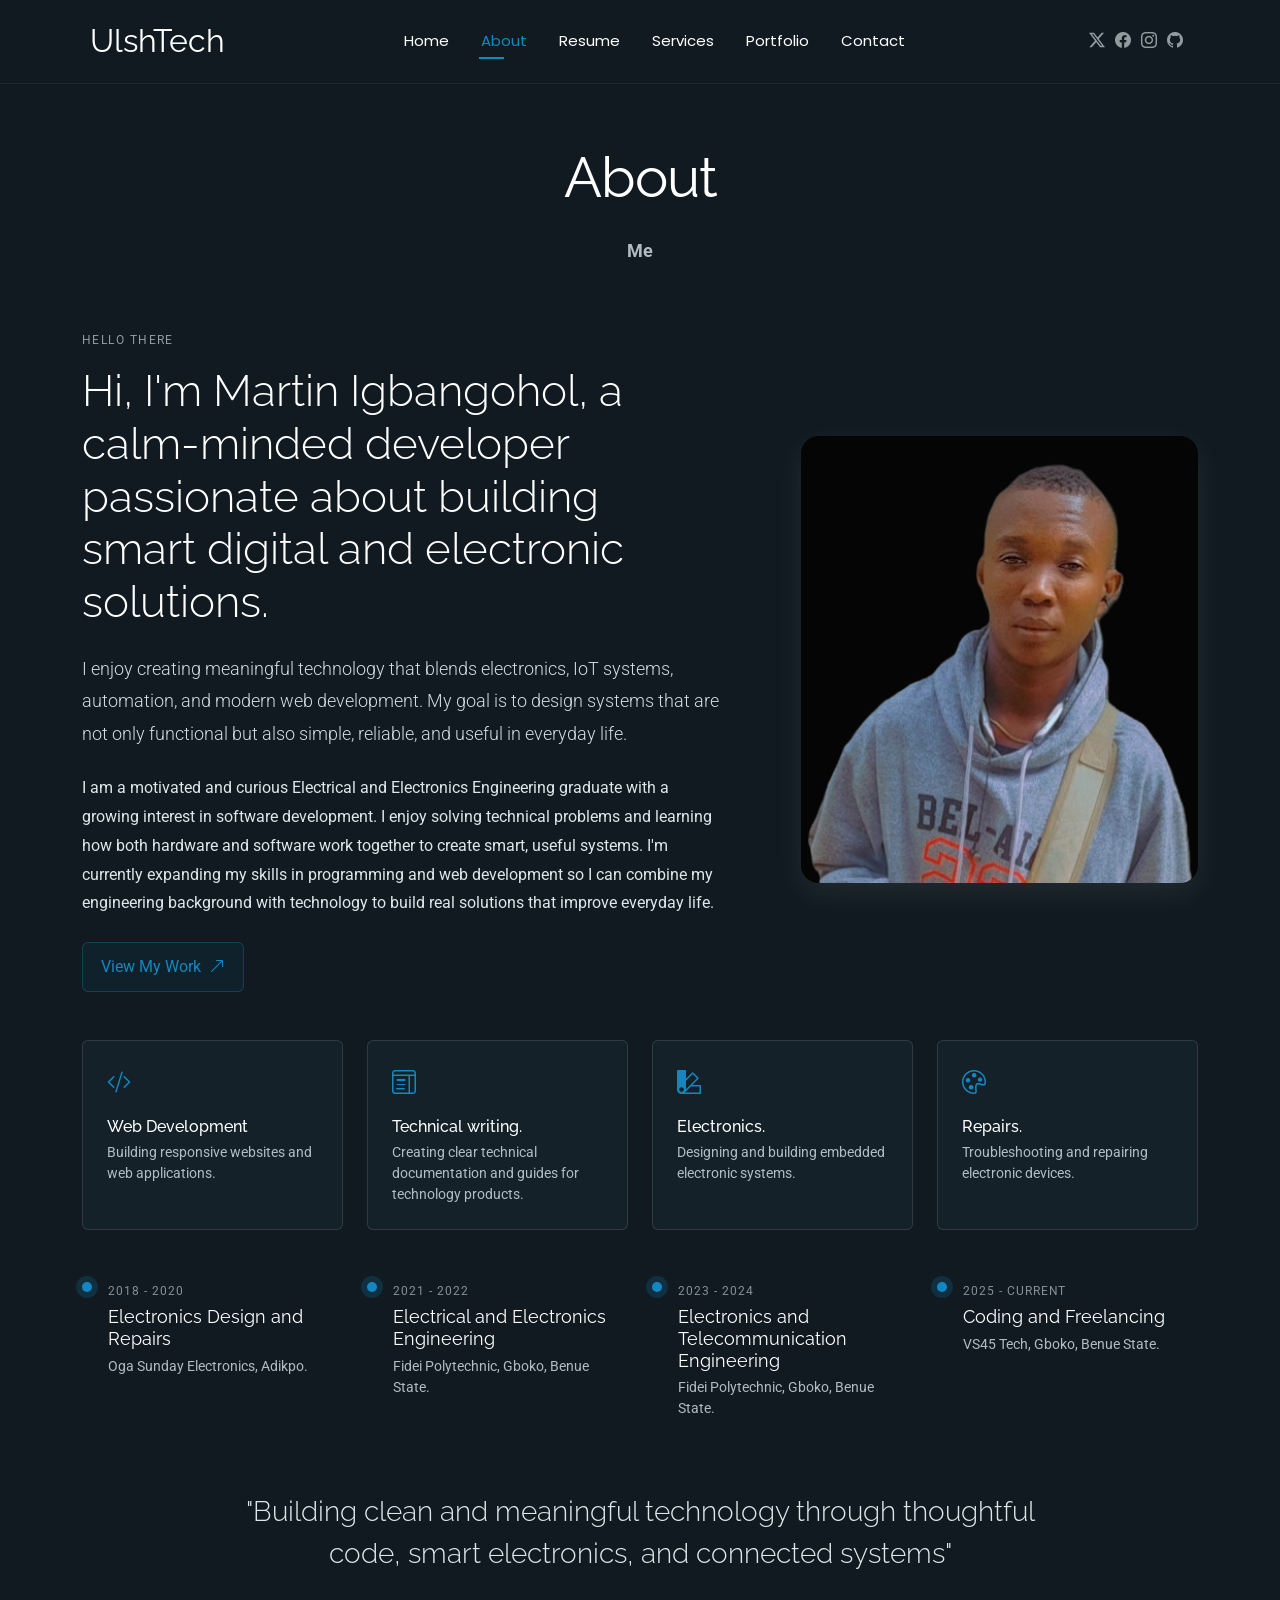
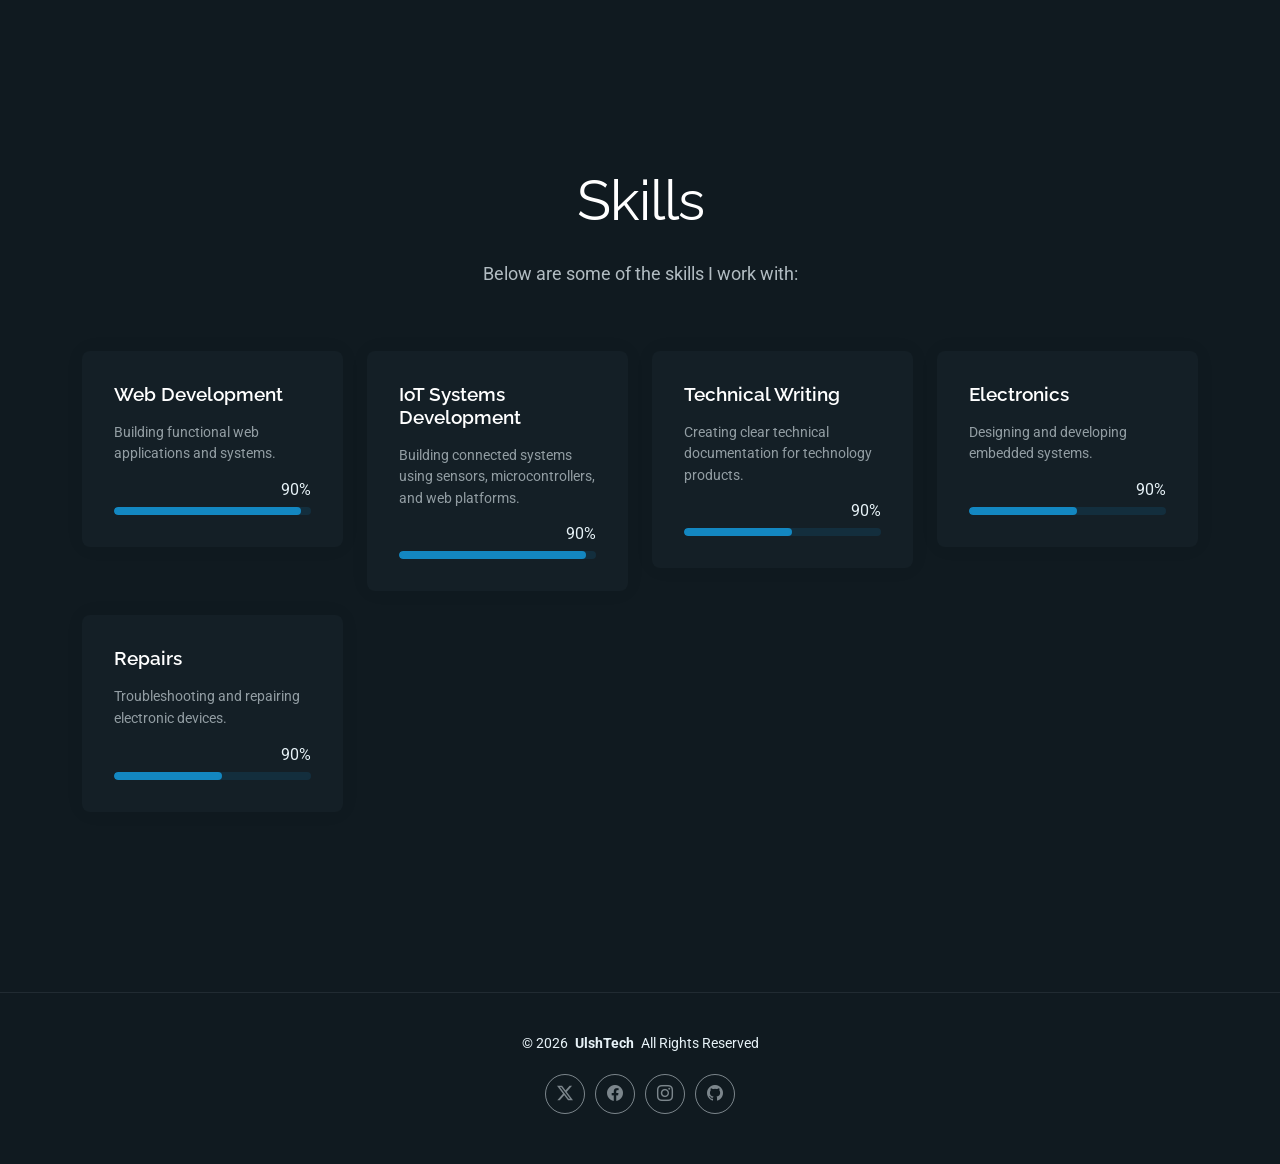
==== commit a3fefac3: "Update contact form with Formspree integration and auto-clear script" ====
--- a/about.html
+++ b/about.html
@@ -9,8 +9,8 @@
   <meta name="keywords" content="Technology, Automation, Tech, Electrical, Electronics, Engineering, Portfolio">
 
   <!-- Favicons -->
-  <link href="assets/img/uuu_2-rem1.png" rel="icon">
-  <link href="assets/img/uuu_2-rem1.png" rel="uuu_2-rem1">
+  <link href="assets/img/Site_Icon-removebg-preview.png" rel="icon">
+  <link href="assets/img/Site_Icon-removebg-preview.png" rel="Site_Icon-removebg-preview.png">
 
   <!-- Fonts -->
   <link href="https://fonts.googleapis.com" rel="preconnect">
@@ -54,7 +54,7 @@
         <a href="https://x.com/martinushahemba" class="twitter"><i class="bi bi-twitter-x"></i></a>
         <a href="https://web.facebook.com/?_rdc=1&_rdr#" class="facebook"><i class="bi bi-facebook"></i></a>
         <a href="https://www.instagram.com/martinushahemba/" class="instagram"><i class="bi bi-instagram"></i></a>
-        <a href="#" class="linkedin"><i class="bi bi-linkedin"></i></a>
+       <a href="https://github.com/settings/profile"><i class="bi bi-github"></i></a>
       </div>
 
     </div>
@@ -492,7 +492,7 @@
         <a href="https://x.com/martinushahemba"><i class="bi bi-twitter-x"></i></a>
         <a href="https://web.facebook.com/?_rdc=1&_rdr#"><i class="bi bi-facebook"></i></a>
         <a href="https://www.instagram.com/martinushahemba/"><i class="bi bi-instagram"></i></a>
-        <a href=""><i class="bi bi-linkedin"></i></a>
+        <a href="https://github.com/settings/profile"><i class="bi bi-github"></i></a>
       </div>
       <div class="credits">
         <!-- All the links in the footer should remain intact. -->
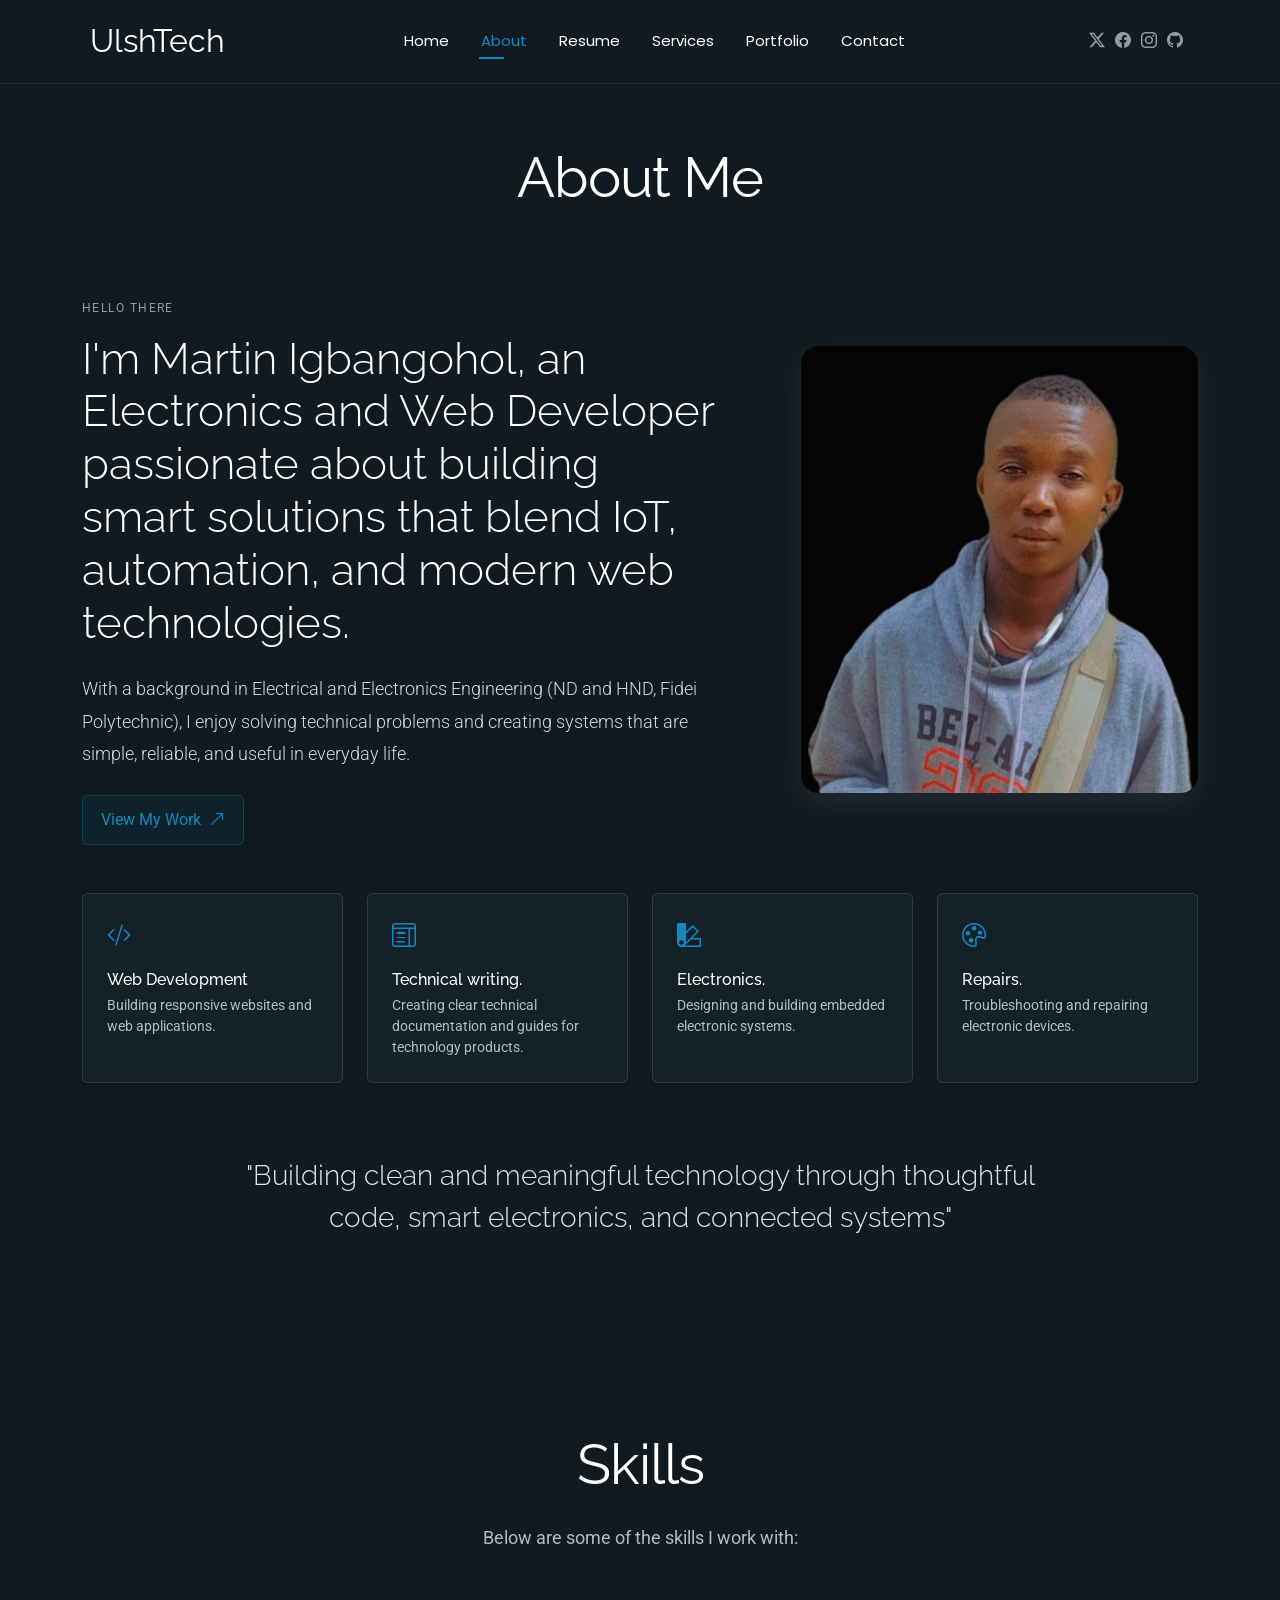
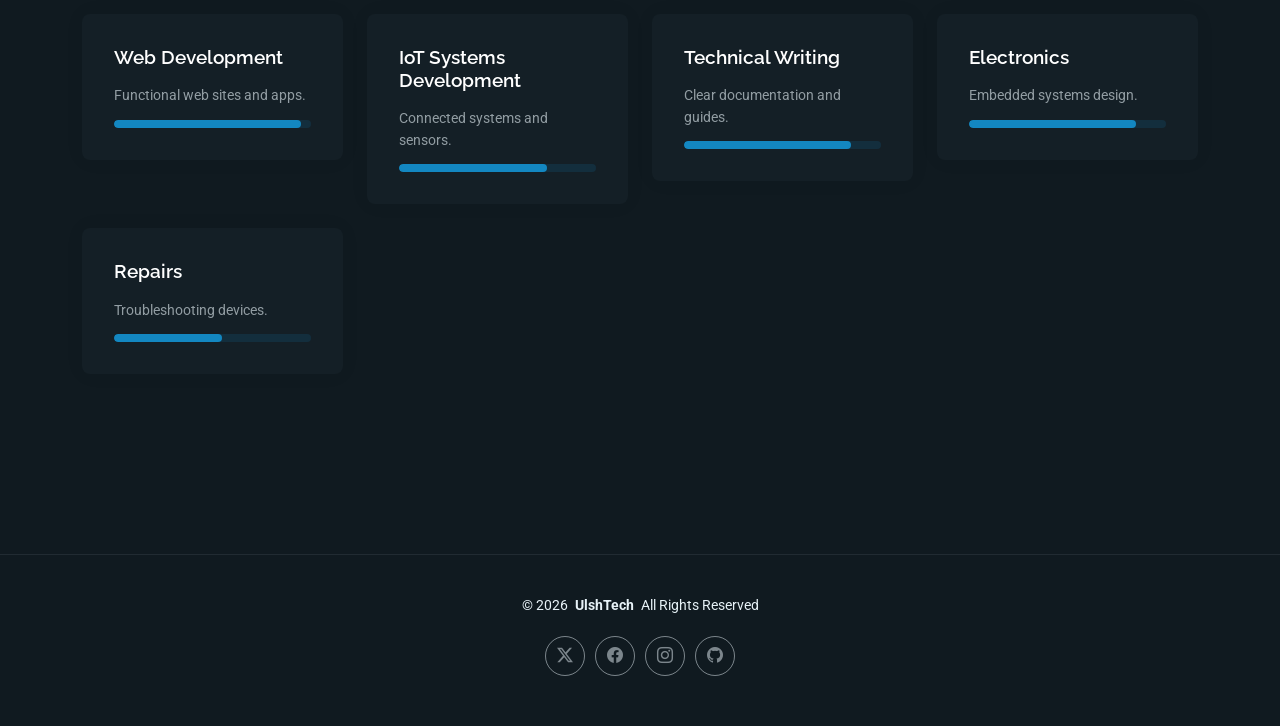
==== commit 4afc70f8: "Added Google Analytics script to all pages" ====
--- a/about.html
+++ b/about.html
@@ -7,6 +7,15 @@
   <title>About Page</title>
   <meta name="description" content="Bringing automation to your door steps.">
   <meta name="keywords" content="Technology, Automation, Tech, Electrical, Electronics, Engineering, Portfolio">
+  <!-- Google tag (gtag.js) -->
+<script async src="https://www.googletagmanager.com/gtag/js?id=G-L2F8859438"></script>
+<script>
+  window.dataLayer = window.dataLayer || [];
+  function gtag(){dataLayer.push(arguments);}
+  gtag('js', new Date());
+
+  gtag('config', 'G-L2F8859438');
+</script>
 
   <!-- Favicons -->
   <link href="assets/img/Site_Icon-removebg-preview.png" rel="icon">
@@ -67,8 +76,7 @@
 
       <!-- Section Title -->
       <div class="container section-title" data-aos="fade-up">
-        <h2>About</h2>
-        <p> <b>Me</b></p>
+        <h2>About Me</h2>
       </div><!-- End Section Title -->
 
       <div class="container" data-aos="fade-up" data-aos-delay="100">
@@ -78,14 +86,11 @@
           <div class="col-lg-7" data-aos="fade-right" data-aos-delay="150">
             <div class="intro-content">
               <span class="eyebrow">Hello there</span>
-              <h2 class="headline">Hi, I'm Martin Igbangohol, a calm-minded developer passionate about building smart digital and electronic solutions.</h2>
+              <h2 class="headline">I'm Martin Igbangohol, an Electronics and Web Developer passionate about building smart solutions that blend IoT, automation, and modern web technologies.</h2>
               <p class="lead">
-                I enjoy creating meaningful technology that blends electronics, IoT systems, automation, and modern web development. My goal is to design systems that are not only functional but also simple, reliable, and useful in everyday life.
+                With a background in Electrical and Electronics Engineering (ND and HND, Fidei Polytechnic), I enjoy solving technical problems and creating systems that are simple, reliable, and useful in everyday life.
               </p>
-              <p>
-              I am a motivated and curious Electrical and Electronics Engineering graduate with a growing interest in software development. I enjoy solving technical problems and learning how both hardware and software work together to create smart, useful systems. I'm currently expanding my skills in programming and web development so I can combine my engineering background with technology to build real solutions that improve everyday life.
-              </p>
-
+          
               <div class="cta-group">
                 <a href="portfolio" class="btn-ghost">
                   View My Work <i class="bi bi-arrow-up-right"></i>
@@ -141,44 +146,7 @@
         </div>
         <!-- End Skills Grid ---- bi bi-layout-text-window     bi bi-phone -->
 
-        <!-- Journey Timeline -->
-        <div class="mb-5">
-          <div class="row g-4">
-            <div class="col-md-6 col-lg-3" data-aos="fade-up" data-aos-delay="120">
-              <article class="timeline-item">
-                <span class="dot"></span>
-                <time>2018 - 2020</time>
-                <h4>Electronics Design and Repairs</h4>
-                <p>Oga Sunday Electronics, Adikpo.</p>
-              </article>
-            </div>
-            <div class="col-md-6 col-lg-3" data-aos="fade-up" data-aos-delay="180">
-              <article class="timeline-item">
-                <span class="dot"></span>
-                <time>2021 - 2022</time>
-                <h4>Electrical and Electronics Engineering</h4>
-                <p>Fidei Polytechnic, Gboko, Benue State.</p>
-              </article>
-            </div>
-            <div class="col-md-6 col-lg-3" data-aos="fade-up" data-aos-delay="240">
-              <article class="timeline-item">
-                <span class="dot"></span>
-                <time>2023 - 2024</time>
-                <h4>Electronics and Telecommunication Engineering</h4>
-                <p>Fidei Polytechnic, Gboko, Benue State.</p>
-              </article>
-            </div>
-            <div class="col-md-6 col-lg-3" data-aos="fade-up" data-aos-delay="300">
-              <article class="timeline-item">
-                <span class="dot"></span>
-                <time>2025 - Current</time>
-                <h4>Coding and Freelancing</h4>
-                <p>VS45 Tech, Gboko, Benue State.</p>
-              </article>
-            </div>
-          </div>
-        </div>
-        <!-- End Journey Timeline -->
+      
 
         <!-- Quote -->
         <blockquote class="personal-quote text-center mb-5" data-aos="fade-down" data-aos-delay="200">
@@ -234,8 +202,8 @@
           <div class="col-md-6 col-lg-3" data-aos="fade-up" data-aos-delay="200">
             <div class="skill-box">
               <h3>Web Development</h3>
-              <p>Building functional web applications and systems.</p>
-              <span class="text-end d-block">90%</span>
+              <p>Functional web sites and apps.</p>
+              <span class="text-end d-block"></span>
               <div class="progress">
                 <div class="progress-bar" role="progressbar" aria-valuenow="95" aria-valuemin="0" aria-valuemax="100"></div>
               </div>
@@ -245,10 +213,10 @@
           <div class="col-md-6 col-lg-3" data-aos="fade-up" data-aos-delay="200">
             <div class="skill-box">
               <h3>IoT Systems Development</h3>
-              <p>Building connected systems using sensors, microcontrollers, and web platforms.</p>
-              <span class="text-end d-block">90%</span>
+              <p>Connected systems and sensors.</p>
+              <span class="text-end d-block"></span>
               <div class="progress">
-                <div class="progress-bar" role="progressbar" aria-valuenow="95" aria-valuemin="0" aria-valuemax="100"></div>
+                <div class="progress-bar" role="progressbar" aria-valuenow="75" aria-valuemin="0" aria-valuemax="100"></div>
               </div>
             </div>
           </div>
@@ -256,10 +224,10 @@
           <div class="col-md-6 col-lg-3" data-aos="fade-up" data-aos-delay="400">
             <div class="skill-box">
               <h3>Technical Writing</h3>
-              <p>Creating clear technical documentation for technology products.</p>
-              <span class="text-end d-block">90%</span>
+              <p>Clear documentation and guides.</p>
+              <span class="text-end d-block"></span>
               <div class="progress">
-                <div class="progress-bar" role="progressbar" aria-valuenow="55" aria-valuemin="0" aria-valuemax="100">
+                <div class="progress-bar" role="progressbar" aria-valuenow="85" aria-valuemin="0" aria-valuemax="100">
                 </div>
               </div>
             </div>
@@ -268,10 +236,10 @@
            <div class="col-md-6 col-lg-3" data-aos="fade-up" data-aos-delay="400">
             <div class="skill-box">
               <h3>Electronics</h3>
-              <p>Designing and developing embedded systems.</p>
-              <span class="text-end d-block">90%</span>
+              <p>Embedded systems design.</p>
+              <span class="text-end d-block"></span>
               <div class="progress">
-                <div class="progress-bar" role="progressbar" aria-valuenow="55" aria-valuemin="0" aria-valuemax="100">
+                <div class="progress-bar" role="progressbar" aria-valuenow="85" aria-valuemin="0" aria-valuemax="100">
                 </div>
               </div>
             </div>
@@ -280,8 +248,8 @@
            <div class="col-md-6 col-lg-3" data-aos="fade-up" data-aos-delay="400">
             <div class="skill-box">
               <h3>Repairs</h3>
-              <p>Troubleshooting and repairing electronic devices.</p>
-              <span class="text-end d-block">90%</span>
+              <p>Troubleshooting devices.</p>
+              <span class="text-end d-block"></span>
               <div class="progress">
                 <div class="progress-bar" role="progressbar" aria-valuenow="55" aria-valuemin="0" aria-valuemax="100">
                 </div>
